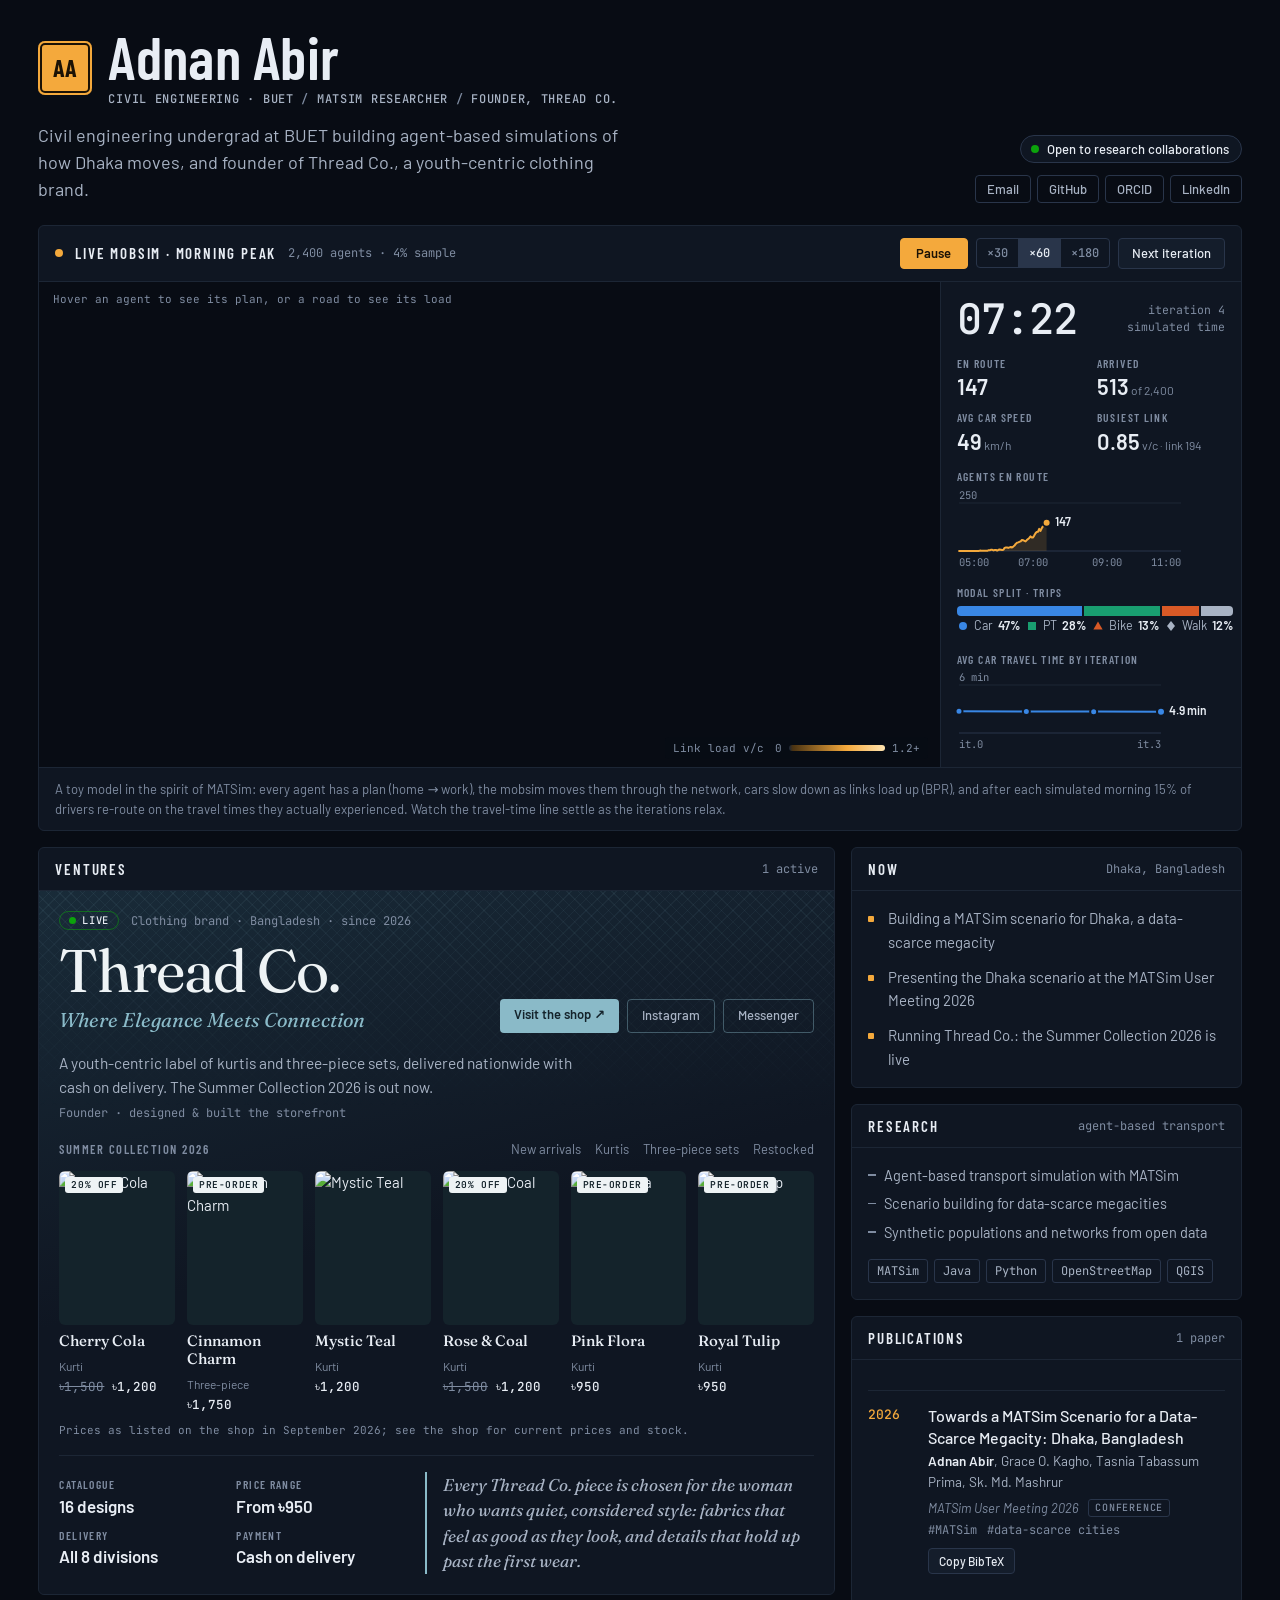
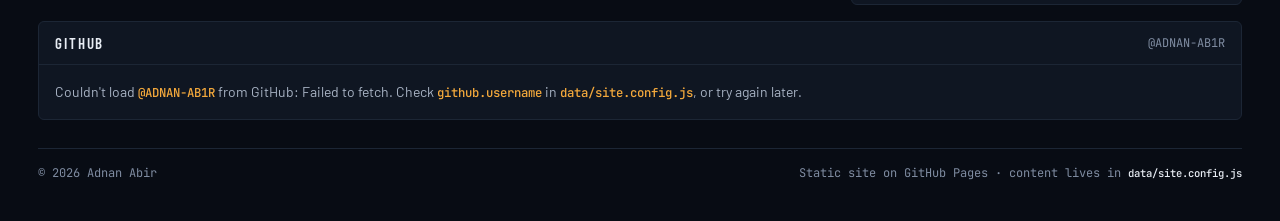
==== index.html @ d7278691 "Personal dashboard" ====
<!doctype html>
<html lang="en">
<head>
  <meta charset="utf-8">
  <meta name="viewport" content="width=device-width, initial-scale=1">
  <!-- Search engines and link previews read these before any script runs: update them with your name. -->
  <title>Adnan Abir · Research &amp; ventures</title>
  <meta name="description" content="Transport modeller, MATSim researcher and founder: live simulation, publications, ventures and code.">
  <meta name="theme-color" content="#080C14">
  <link rel="icon" href="data:image/svg+xml,%3Csvg xmlns='http://www.w3.org/2000/svg' viewBox='0 0 32 32'%3E%3Crect width='32' height='32' rx='6' fill='%23080C14'/%3E%3Cpath d='M6 23 15 11 26 19' stroke='%23F4A93C' stroke-width='3' fill='none' stroke-linecap='round' stroke-linejoin='round'/%3E%3Ccircle cx='15' cy='11' r='3.6' fill='%233987e5'/%3E%3C/svg%3E">
  <link rel="preconnect" href="https://fonts.googleapis.com">
  <link rel="preconnect" href="https://fonts.gstatic.com" crossorigin>
  <link rel="stylesheet" href="https://fonts.googleapis.com/css2?family=Barlow:ital,wght@0,400;0,500;0,600;1,400&family=Fraunces:ital,opsz,wght@0,9..144,400;0,9..144,500;1,9..144,400&family=Barlow+Condensed:wght@500;600;700&family=JetBrains+Mono:wght@400;500&display=swap">
  <link rel="stylesheet" href="assets/css/style.css">
  <script src="data/site.config.js" defer></script>
  <script src="assets/js/sim.js" defer></script>
  <script src="assets/js/app.js" defer></script>
</head>
<body>
  <a class="skip" href="#main">Skip to content</a>
  <div class="wrap">
    <p class="sample-banner" id="sample-banner" hidden>
      <b>Sample content.</b> Replace it in <code>data/site.config.js</code>, then set <code>sample: false</code> to hide this bar.
    </p>

    <header class="masthead">
      <div class="mast-main">
        <div class="id">
          <span class="shield" id="id-initials" aria-hidden="true">AA</span>
          <div>
            <h1 id="id-name">Adnan Abir</h1>
            <p class="roles" id="id-roles"></p>
          </div>
        </div>
        <p class="tagline" id="id-tagline"></p>
      </div>
      <div class="mast-side">
        <p class="status" id="id-status"><span class="status-dot" aria-hidden="true"></span><span id="id-status-label"></span></p>
        <nav aria-label="Profiles"><ul class="links" id="id-links"></ul></nav>
      </div>
    </header>

    <main id="main">
      <!-- Live simulation -->
      <section class="panel sim" id="sim" aria-labelledby="sim-title">
        <header class="panel-head">
          <div class="ph-left">
            <span class="live-dot" aria-hidden="true"></span>
            <h2 class="ph-title" id="sim-title">Live mobsim · morning peak</h2>
            <span class="ph-meta" id="sim-meta"></span>
          </div>
          <div class="sim-controls">
            <button type="button" class="btn btn-primary" id="sim-play">Pause</button>
            <div class="seg" role="group" aria-label="Playback speed">
              <button type="button" id="speed-30" data-speed="30" aria-pressed="false">×30</button>
              <button type="button" id="speed-60" data-speed="60" aria-pressed="true">×60</button>
              <button type="button" id="speed-180" data-speed="180" aria-pressed="false">×180</button>
            </div>
            <button type="button" class="btn" id="sim-next" title="Finish this morning, re-route 15% of drivers on the travel times they experienced, and start the next iteration">Next iteration</button>
          </div>
        </header>
        <div class="sim-body">
          <div class="sim-stage">
            <canvas id="sim-canvas" tabindex="0" aria-label="Animated agent-based traffic simulation of a morning peak. Press space to play or pause."></canvas>
            <p class="sim-hint" aria-hidden="true">Hover an agent to see its plan, or a road to see its load</p>
            <div class="load-legend" aria-hidden="true"><span>Link load v/c</span><span>0</span><i></i><span>1.2+</span></div>
            <div class="sim-tip" id="sim-tip" hidden></div>
          </div>
          <aside class="sim-rail" aria-label="Simulation telemetry">
            <div class="clock">
              <span class="clock-time" id="sim-clock">07:20</span>
              <span class="clock-sub"><span id="sim-iter">iteration 4</span><br>simulated time</span>
            </div>
            <dl class="tiles">
              <div><dt>En route</dt><dd id="st-enroute">–</dd></div>
              <div><dt>Arrived</dt><dd id="st-arrived">–</dd></div>
              <div><dt>Avg car speed</dt><dd id="st-speed">–</dd></div>
              <div><dt>Busiest link</dt><dd id="st-vc">–</dd></div>
            </dl>
            <figure class="mini">
              <figcaption>Agents en route</figcaption>
              <div class="chart" id="ch-enroute"></div>
            </figure>
            <figure class="mini">
              <figcaption>Modal split · trips</figcaption>
              <div id="modal-split"></div>
            </figure>
            <figure class="mini">
              <figcaption>Avg car travel time by iteration</figcaption>
              <div class="chart" id="ch-conv"></div>
            </figure>
          </aside>
        </div>
        <p class="sim-foot">
          A toy model in the spirit of MATSim: every agent has a plan (home → work), the mobsim moves them through the network,
          cars slow down as links load up (BPR), and after each simulated morning 15% of drivers re-route on the travel times they
          actually experienced. Watch the travel-time line settle as the iterations relax.
        </p>
      </section>

      <div class="grid">
        <section class="panel col-venture" aria-labelledby="ventures-title">
          <header class="panel-head">
            <h2 class="ph-title" id="ventures-title">Ventures</h2>
            <span class="ph-meta" id="ventures-meta"></span>
          </header>
          <div id="ventures"></div>
        </section>

        <div class="col-side">
        <section class="panel" aria-labelledby="now-title">
          <header class="panel-head">
            <h2 class="ph-title" id="now-title">Now</h2>
            <span class="ph-meta" id="now-loc"></span>
          </header>
          <div class="panel-body">
            <ul class="now-list" id="now-list"></ul>
          </div>
        </section>

        <section class="panel" aria-labelledby="research-title">
          <header class="panel-head">
            <h2 class="ph-title" id="research-title">Research</h2>
            <span class="ph-meta">agent-based transport</span>
          </header>
          <div class="panel-body research">
            <ul class="focus" id="focus"></ul>
            <ul class="stack" id="stack" aria-label="Tools"></ul>
            <div class="table-wrap">
              <table class="scen">
                <thead><tr><th scope="col">Scenario</th><th scope="col" class="num">Sample</th><th scope="col" class="num">Agents</th><th scope="col" class="num">Links</th><th scope="col" class="num">Iter.</th></tr></thead>
                <tbody id="scenarios"></tbody>
              </table>
            </div>
          </div>
        </section>

        <section class="panel col-pubs" aria-labelledby="pubs-title">
          <header class="panel-head">
            <h2 class="ph-title" id="pubs-title">Publications</h2>
            <span class="ph-meta" id="pub-count" aria-live="polite"></span>
          </header>
          <div class="panel-body">
            <div class="filters">
              <label class="search">
                <span class="visually-hidden">Search publications</span>
                <input type="search" id="pub-search" placeholder="Search title, author, venue, topic" autocomplete="off">
              </label>
              <div class="chips" id="pub-years" role="group" aria-label="Filter by year"></div>
            </div>
            <div class="chips chips-topics" id="pub-topics" role="group" aria-label="Filter by topic"></div>
            <ol class="pubs" id="pubs"></ol>
            <p class="visually-hidden" id="copy-status" aria-live="polite"></p>
          </div>
        </section>
        </div>

        <section class="panel col-gh" aria-labelledby="gh-title">
          <header class="panel-head">
            <h2 class="ph-title" id="gh-title">GitHub</h2>
            <span class="ph-meta" id="gh-meta"></span>
          </header>
          <div class="panel-body" id="gh-body">
            <p class="muted">Fetching from GitHub…</p>
          </div>
        </section>
      </div>
    </main>

    <footer class="foot" id="foot"></footer>
  </div>
</body>
</html>
---- assets/css/style.css ----
/* ─────────────────────────────────────────────────────────────
   Night-city control room. One committed dark theme:
   blue-black ground, sodium-streetlight amber as the single accent,
   highway-signage type (Barlow) with a mono for telemetry.
   ───────────────────────────────────────────────────────────── */
:root {
  color-scheme: dark;

  --ground: #080c14;
  --panel: #0f1622;
  --panel-2: #141d2b;
  --hair: #1c2635;
  --hair-2: #29354a;
  --ink: #e8edf4;
  --ink-2: #a8b3c4;
  --ink-3: #7f8ca1;
  --accent: #f4a93c;
  --accent-ink: #1b1205;
  --good: #0ca30c;
  --bar: #5e7291;

  /* simulation */
  --road: #1b2638;
  --road-ring: #2a3850;
  --load-0: #4a3312;
  --load-1: #f4a93c;
  --load-2: #ffe4b0;
  /* validated all-pairs on --ground: worst CVD ΔE 9.4, normal-vision ΔE 19.5.
     walk is a deliberate neutral; every mode also has its own marker shape. */
  --mode-car: #3987e5;
  --mode-pt: #199e70;
  --mode-bike: #d95926;
  --mode-walk: #a8b3c4;

  --f-display: "Barlow Condensed", "Arial Narrow", "Roboto Condensed", sans-serif;
  --f-body: "Barlow", system-ui, -apple-system, "Segoe UI", sans-serif;
  --f-mono: "JetBrains Mono", ui-monospace, "Cascadia Mono", Consolas, monospace;
  --r: 6px;
}

*, *::before, *::after { box-sizing: border-box; }

html { background: var(--ground); }
body {
  margin: 0;
  background: var(--ground);
  color: var(--ink);
  font: 400 15px/1.55 var(--f-body);
  padding-inline: clamp(16px, 3vw, 40px);
  padding-block: 0 40px;
  -webkit-font-smoothing: antialiased;
}
a { color: inherit; text-decoration-color: color-mix(in srgb, currentColor 40%, transparent); text-underline-offset: 3px; }
a:hover { color: var(--accent); }
:focus-visible { outline: 2px solid var(--accent); outline-offset: 2px; border-radius: 3px; }
h1, h2, h3 { margin: 0; text-wrap: balance; }
p { margin: 0; }
ul, ol { margin: 0; padding: 0; list-style: none; }
code { font: 500 0.88em var(--f-mono); color: var(--ink); }
.muted { color: var(--ink-3); }
[hidden] { display: none !important; }
.visually-hidden { position: absolute !important; width: 1px; height: 1px; overflow: hidden; clip: rect(0 0 0 0); white-space: nowrap; }
.skip { position: absolute; left: -9999px; }
.skip:focus { left: 16px; top: 12px; z-index: 10; background: var(--accent); color: var(--accent-ink); padding: 6px 12px; border-radius: 4px; }

.wrap { max-width: 1320px; margin-inline: auto; }

/* ── Sample banner ─────────────────────────────────────────── */
.sample-banner {
  margin-top: 16px;
  padding: 8px 14px;
  border: 1px solid color-mix(in srgb, var(--accent) 45%, transparent);
  border-radius: var(--r);
  background: color-mix(in srgb, var(--accent) 7%, var(--ground));
  color: var(--ink-2);
  font-size: 13.5px;
}
.sample-banner b { color: var(--accent); font-weight: 600; }

/* ── Masthead ──────────────────────────────────────────────── */
.masthead {
  display: grid;
  grid-template-columns: minmax(0, 1fr) auto;
  align-items: end;
  gap: 20px 40px;
  padding-block: 28px 22px;
}
.mast-main { display: grid; gap: 14px; }
.id { display: flex; align-items: center; gap: 16px; }
.shield {
  flex: none;
  display: grid;
  place-items: center;
  width: 54px;
  height: 54px;
  border-radius: 7px;
  background: var(--accent);
  color: var(--accent-ink);
  font: 700 24px/1 var(--f-display);
  letter-spacing: 0.02em;
  box-shadow: inset 0 0 0 2px var(--accent), inset 0 0 0 4px var(--accent-ink);
}
h1 {
  font: 600 clamp(36px, 5.2vw, 60px)/0.95 var(--f-display);
  letter-spacing: 0.005em;
}
.roles {
  margin-top: 6px;
  font: 500 12px/1.4 var(--f-mono);
  letter-spacing: 0.06em;
  text-transform: uppercase;
  color: var(--ink-2);
}
.roles span { color: var(--ink-3); }
.tagline { max-width: 58ch; font-size: 18px; line-height: 1.5; color: var(--ink-2); }

.mast-side { display: grid; justify-items: end; gap: 12px; }
.status {
  display: inline-flex;
  align-items: center;
  gap: 8px;
  font: 500 13px var(--f-body);
  color: var(--ink);
  padding: 5px 12px 5px 10px;
  border: 1px solid var(--hair-2);
  border-radius: 999px;
  background: var(--panel);
}
.status-dot { width: 8px; height: 8px; border-radius: 50%; background: var(--good); }
.status[data-state="busy"] .status-dot { background: var(--accent); }
.status[data-state="away"] .status-dot { background: transparent; box-shadow: inset 0 0 0 1.5px var(--ink-3); }
.links { display: flex; flex-wrap: wrap; justify-content: flex-end; gap: 6px; }
.links a {
  display: inline-block;
  padding: 5px 11px;
  border: 1px solid var(--hair-2);
  border-radius: 4px;
  font: 500 13px var(--f-body);
  text-decoration: none;
  color: var(--ink-2);
}
.links a:hover { color: var(--ink); border-color: var(--ink-3); }

/* ── Panels ────────────────────────────────────────────────── */
.panel {
  background: var(--panel);
  border: 1px solid var(--hair);
  border-radius: var(--r);
  min-width: 0;
}
.panel-head {
  display: flex;
  align-items: center;
  justify-content: space-between;
  flex-wrap: wrap;
  gap: 10px 16px;
  padding: 12px 16px;
  border-bottom: 1px solid var(--hair);
}
.ph-left { display: flex; align-items: center; flex-wrap: wrap; gap: 6px 12px; }
.ph-title {
  font: 600 15px/1.2 var(--f-display);
  letter-spacing: 0.12em;
  text-transform: uppercase;
}
.ph-meta { font: 400 12px var(--f-mono); color: var(--ink-3); }
.panel-body { padding: 16px; }
.sub {
  font: 600 12.5px/1 var(--f-display);
  letter-spacing: 0.12em;
  text-transform: uppercase;
  color: var(--ink-3);
  margin-bottom: 10px;
}

/* ── Buttons ───────────────────────────────────────────────── */
.btn {
  font: 500 13px/1 var(--f-body);
  color: var(--ink);
  background: var(--panel-2);
  border: 1px solid var(--hair-2);
  border-radius: 4px;
  padding: 8px 13px;
  cursor: pointer;
}
.btn:hover { border-color: var(--ink-3); }
.btn-primary { background: var(--accent); border-color: var(--accent); color: var(--accent-ink); font-weight: 600; min-width: 68px; }
.btn-primary:hover { background: #ffbb57; border-color: #ffbb57; }
.seg { display: inline-flex; border: 1px solid var(--hair-2); border-radius: 4px; overflow: hidden; }
.seg button {
  font: 500 12px/1 var(--f-mono);
  color: var(--ink-3);
  background: transparent;
  border: 0;
  padding: 8px 10px;
  cursor: pointer;
}
.seg button + button { border-left: 1px solid var(--hair-2); }
.seg button:hover { color: var(--ink); }
.seg button[aria-pressed="true"] { background: var(--hair-2); color: var(--ink); }

/* ── Simulation ────────────────────────────────────────────── */
.live-dot {
  width: 8px;
  height: 8px;
  border-radius: 50%;
  background: var(--accent);
  box-shadow: 0 0 0 0 color-mix(in srgb, var(--accent) 60%, transparent);
  animation: pulse 2.2s ease-out infinite;
}
.sim.is-paused .live-dot { background: var(--ink-3); animation: none; }
@keyframes pulse { 70% { box-shadow: 0 0 0 7px transparent; } 100% { box-shadow: 0 0 0 0 transparent; } }
.sim-controls { display: flex; flex-wrap: wrap; align-items: center; gap: 8px; }

.sim-body { display: grid; grid-template-columns: minmax(0, 1fr) 300px; }
.sim-stage {
  position: relative;
  min-height: 470px;
  background: var(--ground);
  border-right: 1px solid var(--hair);
  overflow: hidden;
}
#sim-canvas { position: absolute; inset: 0; width: 100%; height: 100%; display: block; cursor: crosshair; }
.sim-hint {
  position: absolute;
  top: 10px;
  left: 14px;
  font: 400 11px var(--f-mono);
  color: var(--ink-3);
  pointer-events: none;
}
.load-legend {
  position: absolute;
  right: 12px;
  bottom: 8px;
  display: flex;
  align-items: center;
  gap: 7px;
  padding: 4px 8px;
  border-radius: 4px;
  background: color-mix(in srgb, var(--ground) 85%, transparent);
  font: 400 11px var(--f-mono);
  color: var(--ink-3);
  pointer-events: none;
}
.load-legend span:first-child { margin-right: 4px; }
.load-legend i {
  display: block;
  width: 96px;
  height: 6px;
  border-radius: 3px;
  background: linear-gradient(90deg, var(--road), var(--load-0) 4%, var(--load-1) 60%, var(--load-2));
}
.sim-tip {
  position: absolute;
  z-index: 2;
  min-width: 210px;
  max-width: 290px;
  padding: 9px 11px;
  border: 1px solid var(--hair-2);
  border-radius: var(--r);
  background: color-mix(in srgb, var(--panel) 96%, transparent);
  font: 400 12.5px/1.5 var(--f-body);
  color: var(--ink-2);
  pointer-events: none;
  box-shadow: 0 8px 24px rgb(0 0 0 / 0.4);
}
.tip-h { display: flex; align-items: center; gap: 7px; margin-bottom: 3px; color: var(--ink); }
.tip-h span { margin-left: auto; font: 400 11px var(--f-mono); color: var(--ink-3); }
.tip-m { font: 400 11px var(--f-mono); color: var(--ink-3); margin-top: 2px; }

.sim-rail { display: flex; flex-direction: column; gap: 18px; padding: 16px; min-width: 0; }
.clock { display: flex; align-items: center; justify-content: space-between; gap: 12px; }
.clock-time { font: 500 42px/1 var(--f-mono); font-variant-numeric: tabular-nums; letter-spacing: -0.02em; }
.clock-sub { font: 400 11.5px/1.45 var(--f-mono); color: var(--ink-3); text-align: right; }

.tiles { display: grid; grid-template-columns: 1fr 1fr; gap: 14px 12px; margin: 0; }
.tiles dt, .mini figcaption {
  font: 600 11.5px/1 var(--f-display);
  letter-spacing: 0.12em;
  text-transform: uppercase;
  color: var(--ink-3);
}
.tiles dd { margin: 5px 0 0; font: 600 22px/1.1 var(--f-body); }
.tiles small { font: 400 12px var(--f-body); color: var(--ink-3); }
.mini { margin: 0; display: grid; gap: 8px; }

.chart { position: relative; }
.chart svg { display: block; overflow: visible; }
.c-grid { stroke: var(--hair); stroke-width: 1; }
.c-axis { stroke: var(--hair-2); stroke-width: 1; }
.c-cross { stroke: var(--ink-3); stroke-width: 1; }
.c-tick { font: 400 10.5px var(--f-mono); fill: var(--ink-3); }
.c-end { font: 600 12px var(--f-body); fill: var(--ink); }
.chart-tip {
  position: absolute;
  padding: 3px 8px;
  border: 1px solid var(--hair-2);
  border-radius: 4px;
  background: var(--panel-2);
  font: 400 12px var(--f-body);
  color: var(--ink-2);
  white-space: nowrap;
  pointer-events: none;
}
.chart-tip b { color: var(--ink); font-weight: 600; }

.split-bar { display: flex; gap: 2px; height: 10px; }
.split-bar span:first-child { border-radius: 4px 0 0 4px; }
.split-bar span:last-child { border-radius: 0 4px 4px 0; }
.legend { display: grid; grid-template-columns: repeat(4, auto); justify-content: space-between; gap: 6px; font-size: 12.5px; color: var(--ink-2); }
.legend li { display: inline-flex; align-items: center; gap: 5px; }
.legend b { color: var(--ink); font-weight: 600; }
.glyph { flex: none; }

.sim-foot {
  padding: 11px 16px;
  border-top: 1px solid var(--hair);
  font-size: 13px;
  color: var(--ink-3);
  max-width: none;
}

/* ── Content grid ──────────────────────────────────────────── */
.grid {
  display: grid;
  grid-template-columns: repeat(12, minmax(0, 1fr));
  gap: 16px;
  margin-top: 16px;
  align-items: start;
}
.col-venture { grid-column: span 8; }
.col-side { grid-column: span 4; display: grid; gap: 16px; align-content: start; min-width: 0; }
.col-gh { grid-column: span 12; }
/* publications live in the narrow side column: stack the actions under the text */
.col-side .pub { grid-template-columns: 44px minmax(0, 1fr); }
.col-side .pub-actions { grid-column: 2; flex-direction: row; align-items: center; margin-top: 6px; }

/* Now */
.now-list { display: grid; gap: 12px; }
.now-list li { display: grid; grid-template-columns: 10px 1fr; gap: 10px; align-items: baseline; color: var(--ink-2); }
.now-list li::before { content: ""; width: 6px; height: 6px; border-radius: 1px; background: var(--accent); transform: translateY(-2px); }

/* Ventures */
.ventures { display: grid; }
.ventures li { display: grid; gap: 4px; padding-block: 12px; border-top: 1px solid var(--hair); }
.ventures li:first-child { padding-top: 0; border-top: 0; }
.ventures li:last-child { padding-bottom: 0; }
.v-top { display: flex; align-items: center; justify-content: space-between; gap: 10px; }
.v-name { font: 600 21px/1.1 var(--f-display); letter-spacing: 0.01em; text-decoration: none; }
a.v-name::after { content: " ↗"; font-size: 0.7em; color: var(--ink-3); }
.v-role { font: 400 12px var(--f-mono); color: var(--ink-3); }
.v-blurb { font-size: 14px; color: var(--ink-2); }
.chip {
  flex: none;
  display: inline-flex;
  align-items: center;
  gap: 6px;
  padding: 3px 9px;
  border: 1px solid var(--hair-2);
  border-radius: 999px;
  font: 500 10.5px/1 var(--f-mono);
  letter-spacing: 0.06em;
  text-transform: uppercase;
  color: var(--ink-2);
}
.chip i { width: 7px; height: 7px; border-radius: 50%; }
.chip[data-status="live"] { border-color: color-mix(in srgb, var(--good) 55%, transparent); color: var(--ink); }
.chip[data-status="live"] i { background: var(--good); }
.chip[data-status="building"] { border-color: color-mix(in srgb, var(--accent) 55%, transparent); color: var(--ink); }
.chip[data-status="building"] i { box-shadow: inset 0 0 0 2px var(--accent); }
.chip[data-status="exited"] i { background: var(--ink-3); border-radius: 1px; }
.chip[data-status="paused"] i { box-shadow: inset 0 0 0 1.5px var(--ink-3); }

/* Research */
.research { display: grid; gap: 16px; }
.focus { display: grid; gap: 6px; color: var(--ink-2); font-size: 14.5px; }
.focus li { padding-left: 16px; position: relative; }
.focus li::before { content: ""; position: absolute; left: 0; top: 0.72em; width: 8px; height: 1.5px; background: var(--ink-3); }
.stack { display: flex; flex-wrap: wrap; gap: 6px; }
.stack li { padding: 3px 8px; border: 1px solid var(--hair-2); border-radius: 3px; font: 400 12px var(--f-mono); color: var(--ink-2); }
.table-wrap { overflow-x: auto; }
.scen { width: 100%; border-collapse: collapse; font-size: 13px; }
.scen th {
  font: 600 11px/1 var(--f-display);
  letter-spacing: 0.1em;
  text-transform: uppercase;
  color: var(--ink-3);
  text-align: left;
  padding: 0 0 8px;
  border-bottom: 1px solid var(--hair-2);
  white-space: nowrap;
}
.scen td { padding: 8px 0; border-bottom: 1px solid var(--hair); color: var(--ink-2); vertical-align: top; }
.scen td:first-child { color: var(--ink); padding-right: 10px; }
.scen .num { text-align: right; padding-left: 10px; font: 400 12px var(--f-mono); font-variant-numeric: tabular-nums; white-space: nowrap; }
.scen th.num { font: 600 11px/1 var(--f-display); }

/* Publications */
.filters { display: flex; flex-wrap: wrap; align-items: center; gap: 10px 14px; }
.search { flex: 1 1 240px; }
.search input {
  width: 100%;
  font: 400 14px var(--f-body);
  color: var(--ink);
  background: var(--ground);
  border: 1px solid var(--hair-2);
  border-radius: 4px;
  padding: 8px 12px;
}
.search input::placeholder { color: var(--ink-3); }
.search input:focus { outline: none; border-color: var(--accent); }
.chips { display: flex; flex-wrap: wrap; gap: 6px; }
.chips-topics { margin-top: 10px; }
.chips button {
  font: 500 12px/1 var(--f-body);
  color: var(--ink-2);
  background: transparent;
  border: 1px solid var(--hair-2);
  border-radius: 999px;
  padding: 6px 11px;
  cursor: pointer;
}
.chips button:hover { color: var(--ink); border-color: var(--ink-3); }
.chips button[aria-pressed="true"] { background: var(--ink); border-color: var(--ink); color: var(--ground); }
.chips button small { font: 400 11px var(--f-mono); opacity: 0.7; margin-left: 4px; }

.pubs { margin-top: 14px; }
.pub {
  display: grid;
  grid-template-columns: 52px minmax(0, 1fr) auto;
  gap: 4px 16px;
  padding-block: 14px;
  border-top: 1px solid var(--hair);
}
.pub-year { font: 500 13px/1.5 var(--f-mono); color: var(--ink-3); font-variant-numeric: tabular-nums; }
.pub.first-of-year .pub-year { color: var(--accent); }
.pub-title { font: 500 16px/1.35 var(--f-body); color: var(--ink); }
.pub-title a { text-decoration: none; }
.pub-title a:hover { text-decoration: underline; }
.pub-authors { font-size: 13.5px; color: var(--ink-2); margin-top: 3px; }
.pub-authors .me { color: var(--ink); font-weight: 600; }
.pub-venue { display: flex; flex-wrap: wrap; align-items: center; gap: 4px 10px; margin-top: 5px; font-size: 13px; color: var(--ink-3); }
.pub-venue em { font-style: italic; }
.type-badge { font: 500 10px/1 var(--f-mono); letter-spacing: 0.08em; text-transform: uppercase; padding: 3px 6px; border: 1px solid var(--hair-2); border-radius: 3px; }
.topic-link { font: 400 12px var(--f-mono); color: var(--ink-3); background: none; border: 0; padding: 0; cursor: pointer; }
.topic-link:hover { color: var(--accent); }
.pub-actions { display: flex; flex-direction: column; align-items: flex-end; gap: 6px; }
.pub-actions .btn { padding: 6px 10px; font-size: 12px; white-space: nowrap; }
.pub-actions .btn[data-copied] { border-color: var(--good); color: var(--ink); }
.pub-empty { padding: 20px 0; color: var(--ink-3); border-top: 1px solid var(--hair); }
.pub-empty button { font: inherit; color: var(--accent); background: none; border: 0; padding: 0; cursor: pointer; text-decoration: underline; }

/* GitHub */
.gh { display: grid; gap: 18px; }
.gh-left, .gh-right { display: grid; gap: 18px; align-content: start; min-width: 0; }
@media (min-width: 901px) {
  .gh { grid-template-columns: minmax(0, 1fr) minmax(0, 2fr); gap: 18px 36px; }
  .gh-right .repos { grid-template-columns: 1fr 1fr; column-gap: 28px; }
  .gh-right .repos li:nth-child(2) { border-top: 0; padding-top: 0; }
}
.gh-profile { display: flex; align-items: center; gap: 12px; }
.gh-profile img { width: 40px; height: 40px; border-radius: 6px; background: var(--panel-2); }
.gh-profile a { font: 600 17px/1.2 var(--f-body); text-decoration: none; }
.gh-profile span { display: block; font: 400 12px var(--f-mono); color: var(--ink-3); }
.gh-stats { display: grid; grid-template-columns: repeat(3, 1fr); gap: 12px; margin: 0; }
.gh-stats dt { font: 600 11.5px/1 var(--f-display); letter-spacing: 0.12em; text-transform: uppercase; color: var(--ink-3); }
.gh-stats dd { margin: 5px 0 0; font: 600 24px/1.1 var(--f-body); }
.bars { display: grid; gap: 7px; }
.bars li { display: grid; grid-template-columns: 92px minmax(0, 1fr) 30px; align-items: center; gap: 10px; font-size: 13px; }
.bars .lb { color: var(--ink-2); overflow: hidden; text-overflow: ellipsis; white-space: nowrap; }
.bars .tr { height: 8px; }
.bars .tr i { display: block; height: 100%; min-width: 3px; background: var(--bar); border-radius: 0 3px 3px 0; }
.bars li:hover .tr i { background: var(--ink-2); }
.bars .ct { text-align: right; font: 400 12px var(--f-mono); color: var(--ink); font-variant-numeric: tabular-nums; }
.repos { display: grid; }
.repos li { padding-block: 10px; border-top: 1px solid var(--hair); }
.repos li:first-child { border-top: 0; padding-top: 0; }
.repos a { font: 500 13.5px var(--f-mono); text-decoration: none; color: var(--ink); overflow-wrap: anywhere; }
.repos a:hover { color: var(--accent); }
.repos p { font-size: 13px; color: var(--ink-2); margin-top: 3px; display: -webkit-box; -webkit-line-clamp: 2; -webkit-box-orient: vertical; overflow: hidden; }
.repo-meta { display: flex; flex-wrap: wrap; gap: 4px 12px; margin-top: 5px; font: 400 11.5px var(--f-mono); color: var(--ink-3); }
.gh-note { font: 400 11.5px var(--f-mono); color: var(--ink-3); }
.gh-error { color: var(--ink-2); font-size: 14px; }
.gh-error code { color: var(--accent); }

/* ── Venture spotlight (Thread Co.) ────────────────────────────
   Wears the brand's own colours and Fraunces serif, set inside
   the dashboard's dark frame. Colours come from config `theme`. */
.tc {
  --tc-deep: #14232b;
  --tc-mid: #3c7689;
  --tc-accent: #8abac8;
  --tc-ice: #eef3f5;
  --f-serif: "Fraunces", Georgia, "Times New Roman", serif;
  position: relative;
  display: grid;
  gap: 18px;
  padding: 20px;
  overflow: hidden;
  border-radius: 0 0 var(--r) var(--r);
  background: linear-gradient(165deg, color-mix(in srgb, var(--tc-mid) 22%, var(--panel)) 0%, var(--panel) 48%);
}
/* a faint woven texture across the top, like a close-up of cloth */
.tc::before {
  content: "";
  position: absolute;
  inset: 0 0 auto 0;
  height: 220px;
  background:
    repeating-linear-gradient(45deg, color-mix(in srgb, var(--tc-accent) 7%, transparent) 0 1px, transparent 1px 8px),
    repeating-linear-gradient(135deg, color-mix(in srgb, var(--tc-accent) 7%, transparent) 0 1px, transparent 1px 8px);
  -webkit-mask-image: linear-gradient(to bottom, #000, transparent);
  mask-image: linear-gradient(to bottom, #000, transparent);
  pointer-events: none;
}
.tc > * { position: relative; }
.tc + .ventures { border-top: 1px solid var(--hair); }

.tc-head { display: flex; flex-wrap: wrap; align-items: flex-end; justify-content: space-between; gap: 16px 24px; }
.tc-kicker { display: flex; flex-wrap: wrap; align-items: center; gap: 8px 12px; font: 400 12px var(--f-mono); color: var(--ink-3); }
.tc-name {
  margin-top: 12px;
  font: 400 clamp(40px, 5vw, 60px)/0.95 var(--f-serif);
  font-optical-sizing: auto;
  letter-spacing: -0.015em;
  color: var(--tc-ice);
}
.tc-name a { text-decoration: none; }
.tc-name a:hover { color: var(--tc-accent); }
.tc-tagline { margin-top: 8px; font: italic 400 20px/1.3 var(--f-serif); color: var(--tc-accent); }
.tc-actions { display: flex; flex-wrap: wrap; gap: 8px; }
.tc-shop, .tc-link { display: inline-block; padding: 8px 14px; border-radius: 4px; font: 500 13px/1.2 var(--f-body); text-decoration: none; }
.tc-shop { background: var(--tc-accent); color: var(--tc-deep); font-weight: 600; }
.tc-shop:hover { background: var(--tc-ice); color: var(--tc-deep); }
.tc-link { border: 1px solid color-mix(in srgb, var(--tc-accent) 40%, transparent); color: var(--ink-2); }
.tc-link:hover { color: var(--tc-ice); border-color: var(--tc-accent); }

.tc-intro { display: flex; flex-wrap: wrap; align-items: baseline; justify-content: space-between; gap: 6px 24px; }
.tc-blurb { max-width: 60ch; font-size: 15.5px; color: var(--ink-2); }
.tc-role { font: 400 12px var(--f-mono); color: var(--ink-3); }

.tc-shelf-head { display: flex; flex-wrap: wrap; align-items: baseline; justify-content: space-between; gap: 6px 16px; margin-bottom: 12px; }
.tc-shelf-head .sub { margin: 0; }
.tc-cats { display: flex; flex-wrap: wrap; gap: 4px 14px; font-size: 13px; }
.tc-cats a { color: var(--ink-3); text-decoration: none; }
.tc-cats a:hover { color: var(--tc-accent); }
.tc-grid { display: grid; grid-template-columns: repeat(6, minmax(0, 1fr)); gap: 12px; }
.tc-item a { display: grid; gap: 7px; text-decoration: none; color: inherit; }
.tc-img {
  position: relative;
  display: block;
  aspect-ratio: 3 / 4;
  max-width: 100%;
  border-radius: 6px;
  overflow: hidden;
  background: var(--tc-deep);
}
.tc-img img { display: block; width: 100%; height: 100%; object-fit: cover; transition: transform 0.5s ease; }
.tc-item a:hover .tc-img img { transform: scale(1.045); }
.tc-item a:focus-visible { outline-offset: 4px; }
.tc-badge {
  position: absolute;
  top: 6px;
  left: 6px;
  z-index: 1;
  padding: 3px 6px;
  border-radius: 3px;
  background: var(--tc-ice);
  color: var(--tc-deep);
  font: 600 9.5px/1 var(--f-mono);
  letter-spacing: 0.06em;
  text-transform: uppercase;
}
.tc-pname { font: 500 15px/1.2 var(--f-serif); color: var(--ink); }
.tc-item a:hover .tc-pname { color: var(--tc-accent); }
.tc-meta { display: flex; flex-direction: column; gap: 2px; font-size: 12px; color: var(--ink-3); }
.tc-price { font: 500 12.5px var(--f-mono); color: var(--ink); white-space: nowrap; }
.tc-price s { font-weight: 400; color: var(--ink-3); }
.tc-note { margin-top: 10px; font: 400 11px var(--f-mono); color: var(--ink-3); }

.tc-foot {
  display: grid;
  grid-template-columns: minmax(0, 1fr) minmax(0, 1.15fr);
  align-items: center;
  gap: 18px 28px;
  padding-top: 16px;
  border-top: 1px solid var(--hair);
}
.tc-facts { display: grid; grid-template-columns: 1fr 1fr; gap: 14px 16px; margin: 0; }
.tc-facts dt { font: 600 11.5px/1 var(--f-display); letter-spacing: 0.12em; text-transform: uppercase; color: var(--ink-3); }
.tc-facts dd { margin: 5px 0 0; font: 600 17px/1.2 var(--f-body); color: var(--ink); }
.tc-quote {
  margin: 0;
  padding-left: 16px;
  border-left: 2px solid var(--tc-accent);
  font: italic 400 17px/1.5 var(--f-serif);
  color: var(--ink-2);
}

/* ── Footer ────────────────────────────────────────────────── */
.foot {
  display: flex;
  flex-wrap: wrap;
  justify-content: space-between;
  gap: 8px 24px;
  margin-top: 28px;
  padding-top: 16px;
  border-top: 1px solid var(--hair);
  font: 400 12px var(--f-mono);
  color: var(--ink-3);
}

/* ── Responsive ────────────────────────────────────────────── */
@media (max-width: 1100px) {
  .col-venture, .col-gh { grid-column: span 12; }
  .col-side { grid-column: span 12; grid-template-columns: 1fr 1fr; }
  .col-side > .col-pubs { grid-column: 1 / -1; }
  .tc-grid { grid-template-columns: repeat(3, minmax(0, 1fr)); }
}
@media (max-width: 900px) {
  .sim-body { grid-template-columns: 1fr; }
  .sim-stage { min-height: 0; aspect-ratio: 16 / 10; border-right: 0; border-bottom: 1px solid var(--hair); }
  .masthead { grid-template-columns: 1fr; align-items: start; }
  .mast-side { justify-items: start; }
  .links { justify-content: flex-start; }
}
@media (max-width: 720px) {
  .col-side { grid-template-columns: 1fr; }
  .sim-stage { aspect-ratio: 4 / 3; }
  .tc { padding: 16px; }
  .tc-grid {
    grid-template-columns: none;
    grid-auto-flow: column;
    grid-auto-columns: 44%;
    overflow-x: auto;
    scroll-snap-type: x mandatory;
    padding-bottom: 6px;
  }
  .tc-item { scroll-snap-align: start; }
  .tc-foot { grid-template-columns: 1fr; }
  .sim-hint { display: none; }
  .pub { grid-template-columns: minmax(0, 1fr); }
  .pub-actions { flex-direction: row; align-items: center; }
  .pub-year:empty { display: none; }
  .col-side .pub { grid-template-columns: minmax(0, 1fr); }
  .col-side .pub-actions { grid-column: auto; }
  .tagline { font-size: 16.5px; }
}
@media (prefers-reduced-motion: reduce) {
  .live-dot { animation: none; }
  .tc-img img { transition: none; }
}
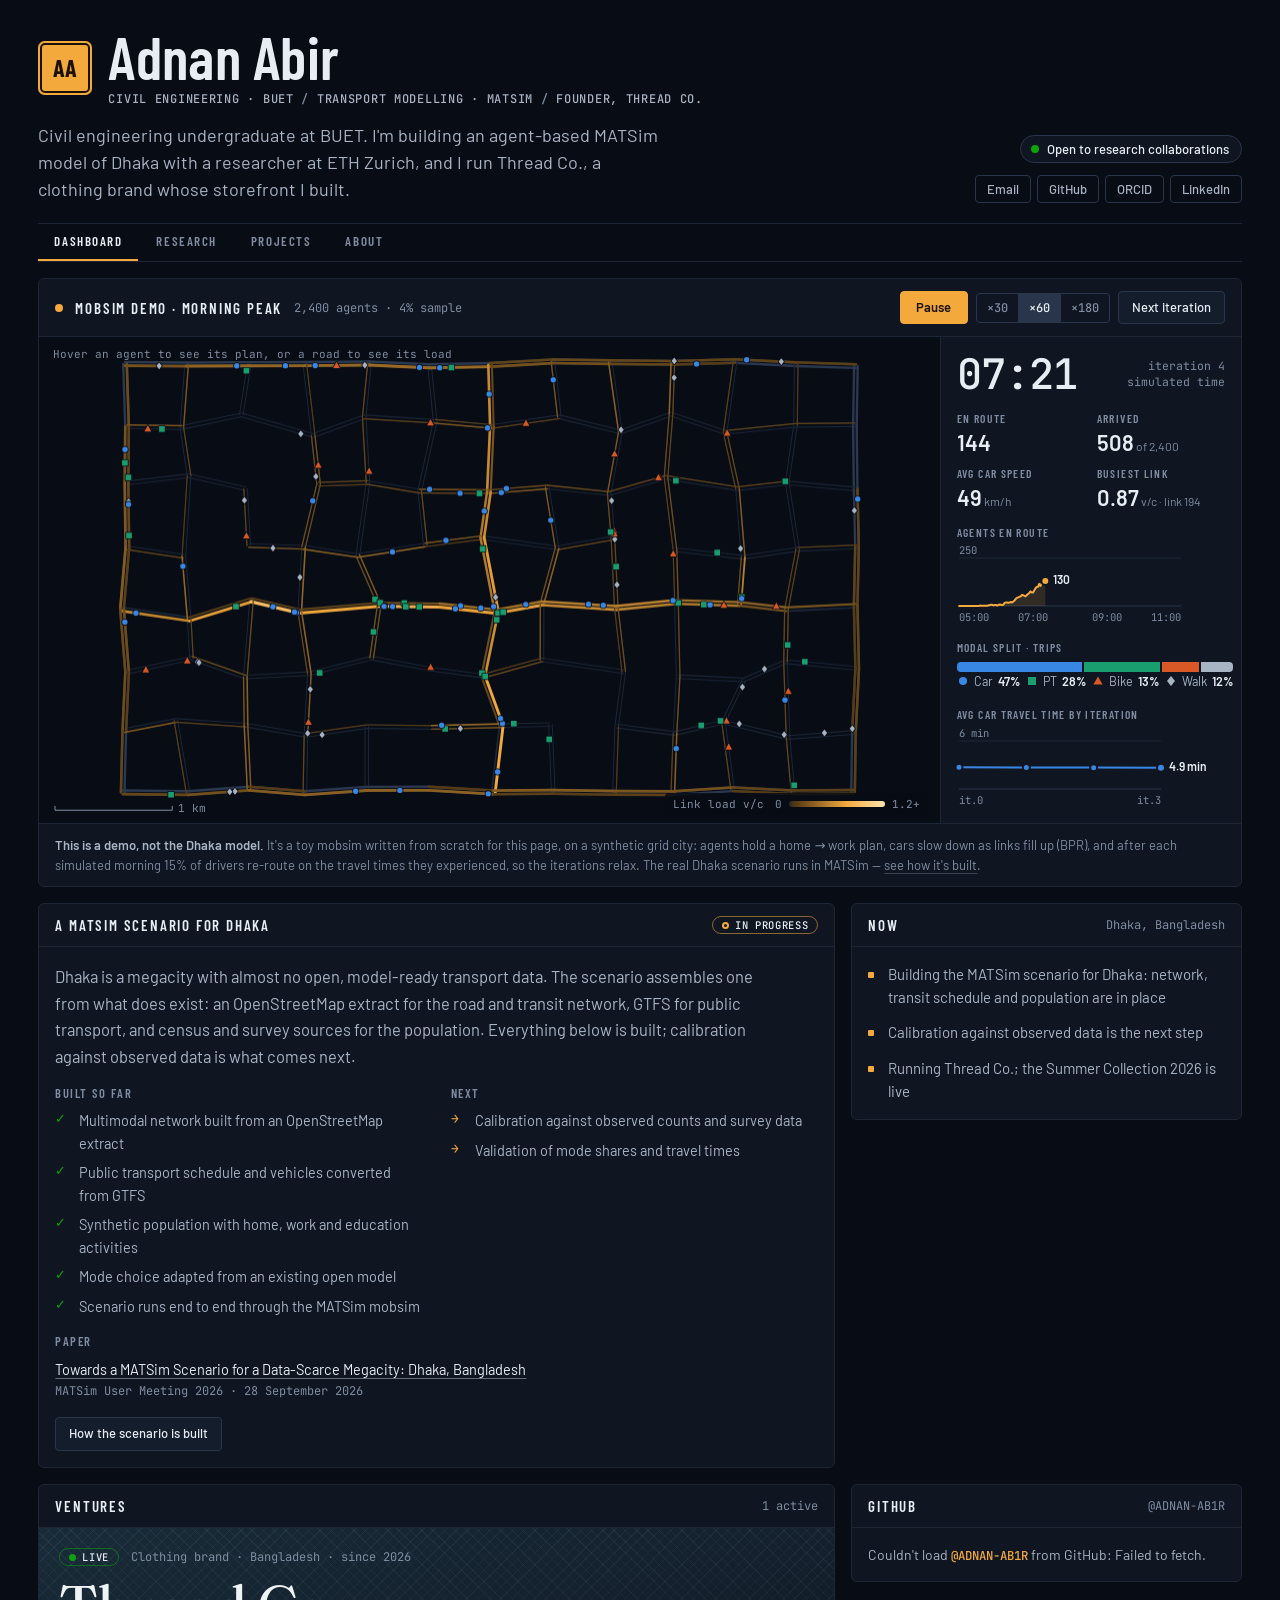
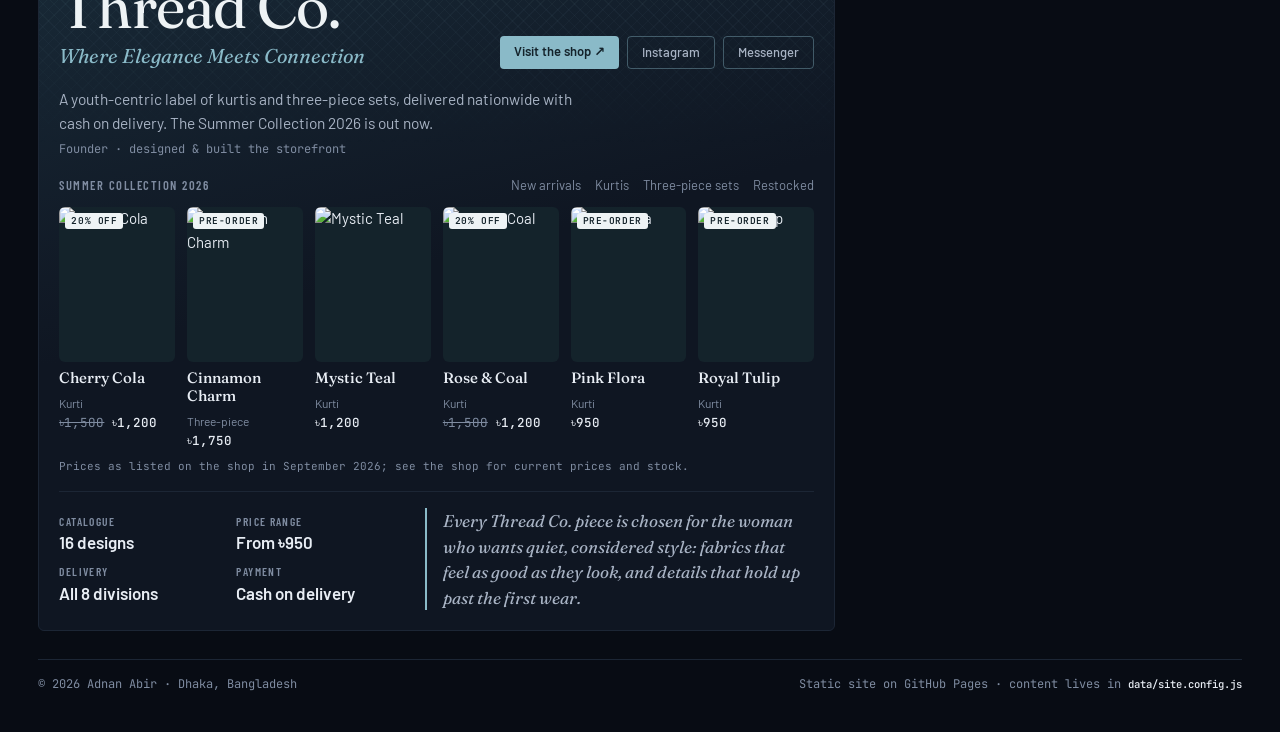
==== commit 220dc2bb: "Rebuild as a four-page site with verifiable content Replace the single-page dashboard with Dashboard" ====
--- a/index.html
+++ b/index.html
@@ -3,9 +3,8 @@
 <head>
   <meta charset="utf-8">
   <meta name="viewport" content="width=device-width, initial-scale=1">
-  <!-- Search engines and link previews read these before any script runs: update them with your name. -->
   <title>Adnan Abir · Research &amp; ventures</title>
-  <meta name="description" content="Transport modeller, MATSim researcher and founder: live simulation, publications, ventures and code.">
+  <meta name="description" content="Adnan Abir — civil engineering undergraduate at BUET building a MATSim model of Dhaka, and founder of Thread Co.">
   <meta name="theme-color" content="#080C14">
   <link rel="icon" href="data:image/svg+xml,%3Csvg xmlns='http://www.w3.org/2000/svg' viewBox='0 0 32 32'%3E%3Crect width='32' height='32' rx='6' fill='%23080C14'/%3E%3Cpath d='M6 23 15 11 26 19' stroke='%23F4A93C' stroke-width='3' fill='none' stroke-linecap='round' stroke-linejoin='round'/%3E%3Ccircle cx='15' cy='11' r='3.6' fill='%233987e5'/%3E%3C/svg%3E">
   <link rel="preconnect" href="https://fonts.googleapis.com">
@@ -16,37 +15,19 @@
   <script src="assets/js/sim.js" defer></script>
   <script src="assets/js/app.js" defer></script>
 </head>
-<body>
+<body data-page="home">
   <a class="skip" href="#main">Skip to content</a>
   <div class="wrap">
-    <p class="sample-banner" id="sample-banner" hidden>
-      <b>Sample content.</b> Replace it in <code>data/site.config.js</code>, then set <code>sample: false</code> to hide this bar.
-    </p>
-
-    <header class="masthead">
-      <div class="mast-main">
-        <div class="id">
-          <span class="shield" id="id-initials" aria-hidden="true">AA</span>
-          <div>
-            <h1 id="id-name">Adnan Abir</h1>
-            <p class="roles" id="id-roles"></p>
-          </div>
-        </div>
-        <p class="tagline" id="id-tagline"></p>
-      </div>
-      <div class="mast-side">
-        <p class="status" id="id-status"><span class="status-dot" aria-hidden="true"></span><span id="id-status-label"></span></p>
-        <nav aria-label="Profiles"><ul class="links" id="id-links"></ul></nav>
-      </div>
-    </header>
+    <header class="masthead" id="masthead"></header>
+    <nav class="nav" id="nav" aria-label="Pages"></nav>
 
     <main id="main">
-      <!-- Live simulation -->
+      <!-- Live simulation: a demo, clearly labelled as not the Dhaka model -->
       <section class="panel sim" id="sim" aria-labelledby="sim-title">
         <header class="panel-head">
           <div class="ph-left">
             <span class="live-dot" aria-hidden="true"></span>
-            <h2 class="ph-title" id="sim-title">Live mobsim · morning peak</h2>
+            <h2 class="ph-title" id="sim-title">Mobsim demo · morning peak</h2>
             <span class="ph-meta" id="sim-meta"></span>
           </div>
           <div class="sim-controls">
@@ -61,7 +42,7 @@
         </header>
         <div class="sim-body">
           <div class="sim-stage">
-            <canvas id="sim-canvas" tabindex="0" aria-label="Animated agent-based traffic simulation of a morning peak. Press space to play or pause."></canvas>
+            <canvas id="sim-canvas" tabindex="0" aria-label="Animated agent-based traffic simulation of a morning peak on a synthetic network. Press space to play or pause."></canvas>
             <p class="sim-hint" aria-hidden="true">Hover an agent to see its plan, or a road to see its load</p>
             <div class="load-legend" aria-hidden="true"><span>Link load v/c</span><span>0</span><i></i><span>1.2+</span></div>
             <div class="sim-tip" id="sim-tip" hidden></div>
@@ -92,23 +73,40 @@
           </aside>
         </div>
         <p class="sim-foot">
-          A toy model in the spirit of MATSim: every agent has a plan (home → work), the mobsim moves them through the network,
-          cars slow down as links load up (BPR), and after each simulated morning 15% of drivers re-route on the travel times they
-          actually experienced. Watch the travel-time line settle as the iterations relax.
+          <b>This is a demo, not the Dhaka model.</b> It's a toy mobsim written from scratch for this page, on a synthetic
+          grid city: agents hold a home → work plan, cars slow down as links fill up (BPR), and after each simulated morning
+          15% of drivers re-route on the travel times they experienced, so the iterations relax. The real Dhaka scenario runs
+          in MATSim — <a href="research.html">see how it's built</a>.
         </p>
       </section>
 
       <div class="grid">
-        <section class="panel col-venture" aria-labelledby="ventures-title">
+        <section class="panel span-8" aria-labelledby="snap-title">
           <header class="panel-head">
-            <h2 class="ph-title" id="ventures-title">Ventures</h2>
-            <span class="ph-meta" id="ventures-meta"></span>
+            <h2 class="ph-title" id="snap-title">Research</h2>
+            <span class="ph-meta" id="snap-status"></span>
           </header>
-          <div id="ventures"></div>
+          <div class="panel-body snap">
+            <p class="lede" id="snap-summary"></p>
+            <div class="two-col">
+              <div>
+                <h3 class="sub">Built so far</h3>
+                <ul class="check" id="snap-built"></ul>
+              </div>
+              <div>
+                <h3 class="sub">Next</h3>
+                <ul class="check next" id="snap-next"></ul>
+              </div>
+            </div>
+            <div class="snap-paper">
+              <h3 class="sub">Paper</h3>
+              <p id="snap-paper"></p>
+            </div>
+            <p><a class="btn" href="research.html">How the scenario is built</a></p>
+          </div>
         </section>
 
-        <div class="col-side">
-        <section class="panel" aria-labelledby="now-title">
+        <section class="panel span-4" aria-labelledby="now-title">
           <header class="panel-head">
             <h2 class="ph-title" id="now-title">Now</h2>
             <span class="ph-meta" id="now-loc"></span>
@@ -118,44 +116,15 @@
           </div>
         </section>
 
-        <section class="panel" aria-labelledby="research-title">
+        <section class="panel span-8" aria-labelledby="ventures-title">
           <header class="panel-head">
-            <h2 class="ph-title" id="research-title">Research</h2>
-            <span class="ph-meta">agent-based transport</span>
+            <h2 class="ph-title" id="ventures-title">Ventures</h2>
+            <span class="ph-meta" id="ventures-meta"></span>
           </header>
-          <div class="panel-body research">
-            <ul class="focus" id="focus"></ul>
-            <ul class="stack" id="stack" aria-label="Tools"></ul>
-            <div class="table-wrap">
-              <table class="scen">
-                <thead><tr><th scope="col">Scenario</th><th scope="col" class="num">Sample</th><th scope="col" class="num">Agents</th><th scope="col" class="num">Links</th><th scope="col" class="num">Iter.</th></tr></thead>
-                <tbody id="scenarios"></tbody>
-              </table>
-            </div>
-          </div>
+          <div id="ventures"></div>
         </section>
 
-        <section class="panel col-pubs" aria-labelledby="pubs-title">
-          <header class="panel-head">
-            <h2 class="ph-title" id="pubs-title">Publications</h2>
-            <span class="ph-meta" id="pub-count" aria-live="polite"></span>
-          </header>
-          <div class="panel-body">
-            <div class="filters">
-              <label class="search">
-                <span class="visually-hidden">Search publications</span>
-                <input type="search" id="pub-search" placeholder="Search title, author, venue, topic" autocomplete="off">
-              </label>
-              <div class="chips" id="pub-years" role="group" aria-label="Filter by year"></div>
-            </div>
-            <div class="chips chips-topics" id="pub-topics" role="group" aria-label="Filter by topic"></div>
-            <ol class="pubs" id="pubs"></ol>
-            <p class="visually-hidden" id="copy-status" aria-live="polite"></p>
-          </div>
-        </section>
-        </div>
-
-        <section class="panel col-gh" aria-labelledby="gh-title">
+        <section class="panel span-4" aria-labelledby="gh-title">
           <header class="panel-head">
             <h2 class="ph-title" id="gh-title">GitHub</h2>
             <span class="ph-meta" id="gh-meta"></span>
--- a/assets/css/style.css
+++ b/assets/css/style.css
@@ -2,6 +2,7 @@
    Night-city control room. One committed dark theme:
    blue-black ground, sodium-streetlight amber as the single accent,
    highway-signage type (Barlow) with a mono for telemetry.
+   The Thread Co. panel wears its own brand colours and serif.
    ───────────────────────────────────────────────────────────── */
 :root {
   color-scheme: dark;
@@ -35,6 +36,7 @@
   --f-display: "Barlow Condensed", "Arial Narrow", "Roboto Condensed", sans-serif;
   --f-body: "Barlow", system-ui, -apple-system, "Segoe UI", sans-serif;
   --f-mono: "JetBrains Mono", ui-monospace, "Cascadia Mono", Consolas, monospace;
+  --f-serif: "Fraunces", Georgia, "Times New Roman", serif;
   --r: 6px;
 }
 
@@ -53,29 +55,19 @@
 a { color: inherit; text-decoration-color: color-mix(in srgb, currentColor 40%, transparent); text-underline-offset: 3px; }
 a:hover { color: var(--accent); }
 :focus-visible { outline: 2px solid var(--accent); outline-offset: 2px; border-radius: 3px; }
-h1, h2, h3 { margin: 0; text-wrap: balance; }
+h1, h2, h3, h4 { margin: 0; text-wrap: balance; }
 p { margin: 0; }
 ul, ol { margin: 0; padding: 0; list-style: none; }
 code { font: 500 0.88em var(--f-mono); color: var(--ink); }
+table { border-collapse: collapse; }
 .muted { color: var(--ink-3); }
 [hidden] { display: none !important; }
 .visually-hidden { position: absolute !important; width: 1px; height: 1px; overflow: hidden; clip: rect(0 0 0 0); white-space: nowrap; }
 .skip { position: absolute; left: -9999px; }
 .skip:focus { left: 16px; top: 12px; z-index: 10; background: var(--accent); color: var(--accent-ink); padding: 6px 12px; border-radius: 4px; }
-
 .wrap { max-width: 1320px; margin-inline: auto; }
-
-/* ── Sample banner ─────────────────────────────────────────── */
-.sample-banner {
-  margin-top: 16px;
-  padding: 8px 14px;
-  border: 1px solid color-mix(in srgb, var(--accent) 45%, transparent);
-  border-radius: var(--r);
-  background: color-mix(in srgb, var(--accent) 7%, var(--ground));
-  color: var(--ink-2);
-  font-size: 13.5px;
-}
-.sample-banner b { color: var(--accent); font-weight: 600; }
+.lede { font-size: 16.5px; line-height: 1.6; color: var(--ink-2); max-width: 78ch; }
+.note { font-size: 13.5px; color: var(--ink-3); max-width: 78ch; }
 
 /* ── Masthead ──────────────────────────────────────────────── */
 .masthead {
@@ -83,8 +75,9 @@
   grid-template-columns: minmax(0, 1fr) auto;
   align-items: end;
   gap: 20px 40px;
-  padding-block: 28px 22px;
-}
+  padding-block: 28px 20px;
+}
+.masthead.compact { align-items: center; padding-block: 20px 14px; }
 .mast-main { display: grid; gap: 14px; }
 .id { display: flex; align-items: center; gap: 16px; }
 .shield {
@@ -98,12 +91,13 @@
   color: var(--accent-ink);
   font: 700 24px/1 var(--f-display);
   letter-spacing: 0.02em;
+  text-decoration: none;
   box-shadow: inset 0 0 0 2px var(--accent), inset 0 0 0 4px var(--accent-ink);
 }
-h1 {
-  font: 600 clamp(36px, 5.2vw, 60px)/0.95 var(--f-display);
-  letter-spacing: 0.005em;
-}
+.shield:hover { color: var(--accent-ink); background: #ffbb57; }
+.masthead.compact .shield { width: 42px; height: 42px; font-size: 19px; }
+#id-name { font: 600 clamp(36px, 5.2vw, 60px)/0.95 var(--f-display); letter-spacing: 0.005em; }
+.masthead.compact #id-name { font-size: 28px; line-height: 1.05; }
 .roles {
   margin-top: 6px;
   font: 500 12px/1.4 var(--f-mono);
@@ -112,19 +106,17 @@
   color: var(--ink-2);
 }
 .roles span { color: var(--ink-3); }
-.tagline { max-width: 58ch; font-size: 18px; line-height: 1.5; color: var(--ink-2); }
-
+.tagline { max-width: 62ch; font-size: 18px; line-height: 1.5; color: var(--ink-2); }
 .mast-side { display: grid; justify-items: end; gap: 12px; }
 .status {
   display: inline-flex;
   align-items: center;
   gap: 8px;
-  font: 500 13px var(--f-body);
-  color: var(--ink);
   padding: 5px 12px 5px 10px;
   border: 1px solid var(--hair-2);
   border-radius: 999px;
   background: var(--panel);
+  font: 500 13px var(--f-body);
 }
 .status-dot { width: 8px; height: 8px; border-radius: 50%; background: var(--good); }
 .status[data-state="busy"] .status-dot { background: var(--accent); }
@@ -141,13 +133,33 @@
 }
 .links a:hover { color: var(--ink); border-color: var(--ink-3); }
 
+/* ── Page nav ──────────────────────────────────────────────── */
+.nav {
+  border-top: 1px solid var(--hair);
+  border-bottom: 1px solid var(--hair);
+  margin-bottom: 16px;
+}
+.nav ul { display: flex; flex-wrap: wrap; gap: 2px; }
+.nav a {
+  display: inline-block;
+  padding: 11px 16px;
+  font: 600 13px/1 var(--f-display);
+  letter-spacing: 0.12em;
+  text-transform: uppercase;
+  color: var(--ink-3);
+  text-decoration: none;
+  border-bottom: 2px solid transparent;
+}
+.nav a:hover { color: var(--ink); }
+.nav a[aria-current="page"] { color: var(--ink); border-bottom-color: var(--accent); }
+
+/* ── Page heads ────────────────────────────────────────────── */
+.page-intro { padding-block: 10px 20px; display: grid; gap: 8px; }
+.page-title { font: 600 clamp(30px, 4vw, 44px)/1 var(--f-display); letter-spacing: 0.01em; }
+.page-lede { max-width: 72ch; font-size: 17px; color: var(--ink-2); }
+
 /* ── Panels ────────────────────────────────────────────────── */
-.panel {
-  background: var(--panel);
-  border: 1px solid var(--hair);
-  border-radius: var(--r);
-  min-width: 0;
-}
+.panel { background: var(--panel); border: 1px solid var(--hair); border-radius: var(--r); min-width: 0; }
 .panel-head {
   display: flex;
   align-items: center;
@@ -158,199 +170,43 @@
   border-bottom: 1px solid var(--hair);
 }
 .ph-left { display: flex; align-items: center; flex-wrap: wrap; gap: 6px 12px; }
-.ph-title {
-  font: 600 15px/1.2 var(--f-display);
-  letter-spacing: 0.12em;
-  text-transform: uppercase;
-}
+.ph-title { font: 600 15px/1.2 var(--f-display); letter-spacing: 0.12em; text-transform: uppercase; }
 .ph-meta { font: 400 12px var(--f-mono); color: var(--ink-3); }
 .panel-body { padding: 16px; }
-.sub {
-  font: 600 12.5px/1 var(--f-display);
-  letter-spacing: 0.12em;
-  text-transform: uppercase;
-  color: var(--ink-3);
-  margin-bottom: 10px;
-}
+.stack-body { display: grid; gap: 20px; }
+.sub { font: 600 12.5px/1 var(--f-display); letter-spacing: 0.12em; text-transform: uppercase; color: var(--ink-3); margin-bottom: 10px; }
+
+/* ── Grid ──────────────────────────────────────────────────── */
+.grid { display: grid; grid-template-columns: repeat(12, minmax(0, 1fr)); gap: 16px; margin-top: 16px; align-items: start; }
+.span-4 { grid-column: span 4; }
+.span-5 { grid-column: span 5; }
+.span-7 { grid-column: span 7; }
+.span-8 { grid-column: span 8; }
+.span-12 { grid-column: span 12; }
+.col-side { grid-column: span 4; display: grid; gap: 16px; align-content: start; min-width: 0; }
 
 /* ── Buttons ───────────────────────────────────────────────── */
 .btn {
-  font: 500 13px/1 var(--f-body);
+  display: inline-block;
+  font: 500 13px/1.2 var(--f-body);
   color: var(--ink);
   background: var(--panel-2);
   border: 1px solid var(--hair-2);
   border-radius: 4px;
   padding: 8px 13px;
+  text-decoration: none;
   cursor: pointer;
 }
-.btn:hover { border-color: var(--ink-3); }
+.btn:hover { border-color: var(--ink-3); color: var(--ink); }
+.btn[data-copied] { border-color: var(--good); }
 .btn-primary { background: var(--accent); border-color: var(--accent); color: var(--accent-ink); font-weight: 600; min-width: 68px; }
-.btn-primary:hover { background: #ffbb57; border-color: #ffbb57; }
+.btn-primary:hover { background: #ffbb57; border-color: #ffbb57; color: var(--accent-ink); }
 .seg { display: inline-flex; border: 1px solid var(--hair-2); border-radius: 4px; overflow: hidden; }
-.seg button {
-  font: 500 12px/1 var(--f-mono);
-  color: var(--ink-3);
-  background: transparent;
-  border: 0;
-  padding: 8px 10px;
-  cursor: pointer;
-}
+.seg button { font: 500 12px/1 var(--f-mono); color: var(--ink-3); background: transparent; border: 0; padding: 8px 10px; cursor: pointer; }
 .seg button + button { border-left: 1px solid var(--hair-2); }
 .seg button:hover { color: var(--ink); }
 .seg button[aria-pressed="true"] { background: var(--hair-2); color: var(--ink); }
 
-/* ── Simulation ────────────────────────────────────────────── */
-.live-dot {
-  width: 8px;
-  height: 8px;
-  border-radius: 50%;
-  background: var(--accent);
-  box-shadow: 0 0 0 0 color-mix(in srgb, var(--accent) 60%, transparent);
-  animation: pulse 2.2s ease-out infinite;
-}
-.sim.is-paused .live-dot { background: var(--ink-3); animation: none; }
-@keyframes pulse { 70% { box-shadow: 0 0 0 7px transparent; } 100% { box-shadow: 0 0 0 0 transparent; } }
-.sim-controls { display: flex; flex-wrap: wrap; align-items: center; gap: 8px; }
-
-.sim-body { display: grid; grid-template-columns: minmax(0, 1fr) 300px; }
-.sim-stage {
-  position: relative;
-  min-height: 470px;
-  background: var(--ground);
-  border-right: 1px solid var(--hair);
-  overflow: hidden;
-}
-#sim-canvas { position: absolute; inset: 0; width: 100%; height: 100%; display: block; cursor: crosshair; }
-.sim-hint {
-  position: absolute;
-  top: 10px;
-  left: 14px;
-  font: 400 11px var(--f-mono);
-  color: var(--ink-3);
-  pointer-events: none;
-}
-.load-legend {
-  position: absolute;
-  right: 12px;
-  bottom: 8px;
-  display: flex;
-  align-items: center;
-  gap: 7px;
-  padding: 4px 8px;
-  border-radius: 4px;
-  background: color-mix(in srgb, var(--ground) 85%, transparent);
-  font: 400 11px var(--f-mono);
-  color: var(--ink-3);
-  pointer-events: none;
-}
-.load-legend span:first-child { margin-right: 4px; }
-.load-legend i {
-  display: block;
-  width: 96px;
-  height: 6px;
-  border-radius: 3px;
-  background: linear-gradient(90deg, var(--road), var(--load-0) 4%, var(--load-1) 60%, var(--load-2));
-}
-.sim-tip {
-  position: absolute;
-  z-index: 2;
-  min-width: 210px;
-  max-width: 290px;
-  padding: 9px 11px;
-  border: 1px solid var(--hair-2);
-  border-radius: var(--r);
-  background: color-mix(in srgb, var(--panel) 96%, transparent);
-  font: 400 12.5px/1.5 var(--f-body);
-  color: var(--ink-2);
-  pointer-events: none;
-  box-shadow: 0 8px 24px rgb(0 0 0 / 0.4);
-}
-.tip-h { display: flex; align-items: center; gap: 7px; margin-bottom: 3px; color: var(--ink); }
-.tip-h span { margin-left: auto; font: 400 11px var(--f-mono); color: var(--ink-3); }
-.tip-m { font: 400 11px var(--f-mono); color: var(--ink-3); margin-top: 2px; }
-
-.sim-rail { display: flex; flex-direction: column; gap: 18px; padding: 16px; min-width: 0; }
-.clock { display: flex; align-items: center; justify-content: space-between; gap: 12px; }
-.clock-time { font: 500 42px/1 var(--f-mono); font-variant-numeric: tabular-nums; letter-spacing: -0.02em; }
-.clock-sub { font: 400 11.5px/1.45 var(--f-mono); color: var(--ink-3); text-align: right; }
-
-.tiles { display: grid; grid-template-columns: 1fr 1fr; gap: 14px 12px; margin: 0; }
-.tiles dt, .mini figcaption {
-  font: 600 11.5px/1 var(--f-display);
-  letter-spacing: 0.12em;
-  text-transform: uppercase;
-  color: var(--ink-3);
-}
-.tiles dd { margin: 5px 0 0; font: 600 22px/1.1 var(--f-body); }
-.tiles small { font: 400 12px var(--f-body); color: var(--ink-3); }
-.mini { margin: 0; display: grid; gap: 8px; }
-
-.chart { position: relative; }
-.chart svg { display: block; overflow: visible; }
-.c-grid { stroke: var(--hair); stroke-width: 1; }
-.c-axis { stroke: var(--hair-2); stroke-width: 1; }
-.c-cross { stroke: var(--ink-3); stroke-width: 1; }
-.c-tick { font: 400 10.5px var(--f-mono); fill: var(--ink-3); }
-.c-end { font: 600 12px var(--f-body); fill: var(--ink); }
-.chart-tip {
-  position: absolute;
-  padding: 3px 8px;
-  border: 1px solid var(--hair-2);
-  border-radius: 4px;
-  background: var(--panel-2);
-  font: 400 12px var(--f-body);
-  color: var(--ink-2);
-  white-space: nowrap;
-  pointer-events: none;
-}
-.chart-tip b { color: var(--ink); font-weight: 600; }
-
-.split-bar { display: flex; gap: 2px; height: 10px; }
-.split-bar span:first-child { border-radius: 4px 0 0 4px; }
-.split-bar span:last-child { border-radius: 0 4px 4px 0; }
-.legend { display: grid; grid-template-columns: repeat(4, auto); justify-content: space-between; gap: 6px; font-size: 12.5px; color: var(--ink-2); }
-.legend li { display: inline-flex; align-items: center; gap: 5px; }
-.legend b { color: var(--ink); font-weight: 600; }
-.glyph { flex: none; }
-
-.sim-foot {
-  padding: 11px 16px;
-  border-top: 1px solid var(--hair);
-  font-size: 13px;
-  color: var(--ink-3);
-  max-width: none;
-}
-
-/* ── Content grid ──────────────────────────────────────────── */
-.grid {
-  display: grid;
-  grid-template-columns: repeat(12, minmax(0, 1fr));
-  gap: 16px;
-  margin-top: 16px;
-  align-items: start;
-}
-.col-venture { grid-column: span 8; }
-.col-side { grid-column: span 4; display: grid; gap: 16px; align-content: start; min-width: 0; }
-.col-gh { grid-column: span 12; }
-/* publications live in the narrow side column: stack the actions under the text */
-.col-side .pub { grid-template-columns: 44px minmax(0, 1fr); }
-.col-side .pub-actions { grid-column: 2; flex-direction: row; align-items: center; margin-top: 6px; }
-
-/* Now */
-.now-list { display: grid; gap: 12px; }
-.now-list li { display: grid; grid-template-columns: 10px 1fr; gap: 10px; align-items: baseline; color: var(--ink-2); }
-.now-list li::before { content: ""; width: 6px; height: 6px; border-radius: 1px; background: var(--accent); transform: translateY(-2px); }
-
-/* Ventures */
-.ventures { display: grid; }
-.ventures li { display: grid; gap: 4px; padding-block: 12px; border-top: 1px solid var(--hair); }
-.ventures li:first-child { padding-top: 0; border-top: 0; }
-.ventures li:last-child { padding-bottom: 0; }
-.v-top { display: flex; align-items: center; justify-content: space-between; gap: 10px; }
-.v-name { font: 600 21px/1.1 var(--f-display); letter-spacing: 0.01em; text-decoration: none; }
-a.v-name::after { content: " ↗"; font-size: 0.7em; color: var(--ink-3); }
-.v-role { font: 400 12px var(--f-mono); color: var(--ink-3); }
-.v-blurb { font-size: 14px; color: var(--ink-2); }
 .chip {
   flex: none;
   display: inline-flex;
@@ -367,98 +223,213 @@
 .chip i { width: 7px; height: 7px; border-radius: 50%; }
 .chip[data-status="live"] { border-color: color-mix(in srgb, var(--good) 55%, transparent); color: var(--ink); }
 .chip[data-status="live"] i { background: var(--good); }
-.chip[data-status="building"] { border-color: color-mix(in srgb, var(--accent) 55%, transparent); color: var(--ink); }
-.chip[data-status="building"] i { box-shadow: inset 0 0 0 2px var(--accent); }
+.chip[data-status="building"], .chip[data-status="in progress"] { border-color: color-mix(in srgb, var(--accent) 55%, transparent); color: var(--ink); }
+.chip[data-status="building"] i, .chip[data-status="in progress"] i { box-shadow: inset 0 0 0 2px var(--accent); }
 .chip[data-status="exited"] i { background: var(--ink-3); border-radius: 1px; }
 .chip[data-status="paused"] i { box-shadow: inset 0 0 0 1.5px var(--ink-3); }
 
-/* Research */
-.research { display: grid; gap: 16px; }
-.focus { display: grid; gap: 6px; color: var(--ink-2); font-size: 14.5px; }
-.focus li { padding-left: 16px; position: relative; }
-.focus li::before { content: ""; position: absolute; left: 0; top: 0.72em; width: 8px; height: 1.5px; background: var(--ink-3); }
 .stack { display: flex; flex-wrap: wrap; gap: 6px; }
 .stack li { padding: 3px 8px; border: 1px solid var(--hair-2); border-radius: 3px; font: 400 12px var(--f-mono); color: var(--ink-2); }
+
+/* ── Simulation ────────────────────────────────────────────── */
+.live-dot {
+  width: 8px; height: 8px; border-radius: 50%;
+  background: var(--accent);
+  box-shadow: 0 0 0 0 color-mix(in srgb, var(--accent) 60%, transparent);
+  animation: pulse 2.2s ease-out infinite;
+}
+.sim.is-paused .live-dot { background: var(--ink-3); animation: none; }
+@keyframes pulse { 70% { box-shadow: 0 0 0 7px transparent; } 100% { box-shadow: 0 0 0 0 transparent; } }
+.sim-controls { display: flex; flex-wrap: wrap; align-items: center; gap: 8px; }
+.sim-body { display: grid; grid-template-columns: minmax(0, 1fr) 300px; }
+.sim-stage { position: relative; min-height: 470px; background: var(--ground); border-right: 1px solid var(--hair); overflow: hidden; }
+#sim-canvas { position: absolute; inset: 0; width: 100%; height: 100%; display: block; cursor: crosshair; }
+.sim-hint { position: absolute; top: 10px; left: 14px; font: 400 11px var(--f-mono); color: var(--ink-3); pointer-events: none; }
+.load-legend {
+  position: absolute; right: 12px; bottom: 8px;
+  display: flex; align-items: center; gap: 7px;
+  padding: 4px 8px; border-radius: 4px;
+  background: color-mix(in srgb, var(--ground) 85%, transparent);
+  font: 400 11px var(--f-mono); color: var(--ink-3);
+  pointer-events: none;
+}
+.load-legend span:first-child { margin-right: 4px; }
+.load-legend i { display: block; width: 96px; height: 6px; border-radius: 3px; background: linear-gradient(90deg, var(--road), var(--load-0) 4%, var(--load-1) 60%, var(--load-2)); }
+.sim-tip {
+  position: absolute; z-index: 2;
+  min-width: 210px; max-width: 290px;
+  padding: 9px 11px;
+  border: 1px solid var(--hair-2); border-radius: var(--r);
+  background: color-mix(in srgb, var(--panel) 96%, transparent);
+  font: 400 12.5px/1.5 var(--f-body); color: var(--ink-2);
+  pointer-events: none;
+  box-shadow: 0 8px 24px rgb(0 0 0 / 0.4);
+}
+.tip-h { display: flex; align-items: center; gap: 7px; margin-bottom: 3px; color: var(--ink); }
+.tip-h span { margin-left: auto; font: 400 11px var(--f-mono); color: var(--ink-3); }
+.tip-m { font: 400 11px var(--f-mono); color: var(--ink-3); margin-top: 2px; }
+.sim-rail { display: flex; flex-direction: column; gap: 18px; padding: 16px; min-width: 0; }
+.clock { display: flex; align-items: center; justify-content: space-between; gap: 12px; }
+.clock-time { font: 500 42px/1 var(--f-mono); font-variant-numeric: tabular-nums; letter-spacing: -0.02em; }
+.clock-sub { font: 400 11.5px/1.45 var(--f-mono); color: var(--ink-3); text-align: right; }
+.tiles { display: grid; grid-template-columns: 1fr 1fr; gap: 14px 12px; margin: 0; }
+.tiles dt, .mini figcaption { font: 600 11.5px/1 var(--f-display); letter-spacing: 0.12em; text-transform: uppercase; color: var(--ink-3); }
+.tiles dd { margin: 5px 0 0; font: 600 22px/1.1 var(--f-body); }
+.tiles small { font: 400 12px var(--f-body); color: var(--ink-3); }
+.mini { margin: 0; display: grid; gap: 8px; }
+.chart { position: relative; }
+.chart svg { display: block; overflow: visible; }
+.c-grid { stroke: var(--hair); stroke-width: 1; }
+.c-axis { stroke: var(--hair-2); stroke-width: 1; }
+.c-cross { stroke: var(--ink-3); stroke-width: 1; }
+.c-tick { font: 400 10.5px var(--f-mono); fill: var(--ink-3); }
+.c-end { font: 600 12px var(--f-body); fill: var(--ink); }
+.chart-tip {
+  position: absolute; padding: 3px 8px;
+  border: 1px solid var(--hair-2); border-radius: 4px;
+  background: var(--panel-2);
+  font: 400 12px var(--f-body); color: var(--ink-2);
+  white-space: nowrap; pointer-events: none;
+}
+.chart-tip b { color: var(--ink); font-weight: 600; }
+.split-bar { display: flex; gap: 2px; height: 10px; }
+.split-bar span:first-child { border-radius: 4px 0 0 4px; }
+.split-bar span:last-child { border-radius: 0 4px 4px 0; }
+.legend { display: grid; grid-template-columns: repeat(4, auto); justify-content: space-between; gap: 6px; font-size: 12.5px; color: var(--ink-2); }
+.legend li { display: inline-flex; align-items: center; gap: 5px; }
+.legend b { color: var(--ink); font-weight: 600; }
+.glyph { flex: none; }
+.sim-foot { padding: 11px 16px; border-top: 1px solid var(--hair); font-size: 13px; color: var(--ink-3); }
+.sim-foot b { color: var(--ink-2); font-weight: 600; }
+
+/* ── Research: checklists, pipeline, tools ─────────────────── */
+.two-col { display: grid; grid-template-columns: 1fr 1fr; gap: 20px 28px; }
+.check { display: grid; gap: 7px; font-size: 14.5px; color: var(--ink-2); }
+.check li { position: relative; padding-left: 24px; }
+.check li::before {
+  content: "✓";
+  position: absolute; left: 0; top: 0;
+  font: 500 13px/1.5 var(--f-mono);
+  color: var(--good);
+}
+.check.next li::before { content: "→"; color: var(--accent); }
+.snap { display: grid; gap: 18px; }
+.snap-paper p { font-size: 14.5px; color: var(--ink-2); }
+.snap-paper a { color: var(--ink); }
+.snap-paper span { display: block; font: 400 12px var(--f-mono); color: var(--ink-3); margin-top: 3px; }
+
+.pipe-figure { margin: 0; }
+.pipe { display: grid; gap: 8px; }
+.pipe li {
+  display: grid;
+  grid-template-columns: minmax(0, 1fr) auto minmax(180px, 0.8fr) auto minmax(0, 1fr);
+  align-items: center;
+  gap: 10px;
+  padding: 10px 12px;
+  border: 1px solid var(--hair);
+  border-radius: 5px;
+  background: var(--panel-2);
+  font-size: 13.5px;
+}
+.pipe li.pending { background: transparent; border-style: dashed; color: var(--ink-3); }
+.pipe-in { color: var(--ink-2); }
+.pipe-arrow { color: var(--ink-3); font-size: 15px; }
+.pipe-tool {
+  justify-self: center;
+  padding: 4px 9px;
+  border: 1px solid color-mix(in srgb, var(--accent) 45%, transparent);
+  border-radius: 4px;
+  font: 500 12.5px var(--f-mono);
+  color: var(--ink);
+}
+.pipe li.pending .pipe-tool { border-color: var(--hair-2); color: var(--ink-3); }
+.pipe-out { color: var(--ink); }
+.pipe-flag {
+  grid-column: 1 / -1;
+  font: 500 10.5px var(--f-mono);
+  letter-spacing: 0.06em;
+  text-transform: uppercase;
+  color: var(--accent);
+}
 .table-wrap { overflow-x: auto; }
-.scen { width: 100%; border-collapse: collapse; font-size: 13px; }
-.scen th {
+.tools { width: 100%; font-size: 14px; }
+.tools th {
   font: 600 11px/1 var(--f-display);
-  letter-spacing: 0.1em;
-  text-transform: uppercase;
-  color: var(--ink-3);
-  text-align: left;
-  padding: 0 0 8px;
-  border-bottom: 1px solid var(--hair-2);
-  white-space: nowrap;
-}
-.scen td { padding: 8px 0; border-bottom: 1px solid var(--hair); color: var(--ink-2); vertical-align: top; }
-.scen td:first-child { color: var(--ink); padding-right: 10px; }
-.scen .num { text-align: right; padding-left: 10px; font: 400 12px var(--f-mono); font-variant-numeric: tabular-nums; white-space: nowrap; }
-.scen th.num { font: 600 11px/1 var(--f-display); }
-
-/* Publications */
-.filters { display: flex; flex-wrap: wrap; align-items: center; gap: 10px 14px; }
-.search { flex: 1 1 240px; }
-.search input {
-  width: 100%;
-  font: 400 14px var(--f-body);
-  color: var(--ink);
-  background: var(--ground);
-  border: 1px solid var(--hair-2);
-  border-radius: 4px;
-  padding: 8px 12px;
-}
-.search input::placeholder { color: var(--ink-3); }
-.search input:focus { outline: none; border-color: var(--accent); }
-.chips { display: flex; flex-wrap: wrap; gap: 6px; }
-.chips-topics { margin-top: 10px; }
-.chips button {
-  font: 500 12px/1 var(--f-body);
-  color: var(--ink-2);
-  background: transparent;
-  border: 1px solid var(--hair-2);
-  border-radius: 999px;
-  padding: 6px 11px;
-  cursor: pointer;
-}
-.chips button:hover { color: var(--ink); border-color: var(--ink-3); }
-.chips button[aria-pressed="true"] { background: var(--ink); border-color: var(--ink); color: var(--ground); }
-.chips button small { font: 400 11px var(--f-mono); opacity: 0.7; margin-left: 4px; }
-
-.pubs { margin-top: 14px; }
-.pub {
-  display: grid;
-  grid-template-columns: 52px minmax(0, 1fr) auto;
-  gap: 4px 16px;
-  padding-block: 14px;
-  border-top: 1px solid var(--hair);
-}
-.pub-year { font: 500 13px/1.5 var(--f-mono); color: var(--ink-3); font-variant-numeric: tabular-nums; }
-.pub.first-of-year .pub-year { color: var(--accent); }
-.pub-title { font: 500 16px/1.35 var(--f-body); color: var(--ink); }
+  letter-spacing: 0.1em; text-transform: uppercase;
+  color: var(--ink-3); text-align: left;
+  padding: 0 0 8px; border-bottom: 1px solid var(--hair-2);
+}
+.tools td { padding: 9px 0; border-bottom: 1px solid var(--hair); color: var(--ink-2); vertical-align: top; }
+.tools td:first-child { color: var(--ink); padding-right: 16px; white-space: nowrap; font: 500 13.5px var(--f-mono); }
+
+/* ── Publications ──────────────────────────────────────────── */
+.pub-full { display: grid; gap: 7px; }
+.pub-full + .pub-full { margin-top: 18px; padding-top: 18px; border-top: 1px solid var(--hair); }
+.pub-top { display: flex; align-items: center; gap: 10px; }
+.pub-year { font: 500 13px/1 var(--f-mono); color: var(--accent); }
+.type-badge { font: 500 10px/1 var(--f-mono); letter-spacing: 0.08em; text-transform: uppercase; padding: 4px 7px; border: 1px solid var(--hair-2); border-radius: 3px; color: var(--ink-2); }
+.pub-title { font: 500 19px/1.3 var(--f-body); color: var(--ink); max-width: 70ch; }
 .pub-title a { text-decoration: none; }
 .pub-title a:hover { text-decoration: underline; }
-.pub-authors { font-size: 13.5px; color: var(--ink-2); margin-top: 3px; }
+.pub-authors { font-size: 14px; color: var(--ink-2); }
 .pub-authors .me { color: var(--ink); font-weight: 600; }
-.pub-venue { display: flex; flex-wrap: wrap; align-items: center; gap: 4px 10px; margin-top: 5px; font-size: 13px; color: var(--ink-3); }
-.pub-venue em { font-style: italic; }
-.type-badge { font: 500 10px/1 var(--f-mono); letter-spacing: 0.08em; text-transform: uppercase; padding: 3px 6px; border: 1px solid var(--hair-2); border-radius: 3px; }
-.topic-link { font: 400 12px var(--f-mono); color: var(--ink-3); background: none; border: 0; padding: 0; cursor: pointer; }
-.topic-link:hover { color: var(--accent); }
-.pub-actions { display: flex; flex-direction: column; align-items: flex-end; gap: 6px; }
-.pub-actions .btn { padding: 6px 10px; font-size: 12px; white-space: nowrap; }
-.pub-actions .btn[data-copied] { border-color: var(--good); color: var(--ink); }
-.pub-empty { padding: 20px 0; color: var(--ink-3); border-top: 1px solid var(--hair); }
-.pub-empty button { font: inherit; color: var(--accent); background: none; border: 0; padding: 0; cursor: pointer; text-decoration: underline; }
-
-/* GitHub */
+.pub-venue { font-size: 14px; color: var(--ink-3); }
+.pub-event { display: grid; grid-template-columns: repeat(auto-fit, minmax(190px, 1fr)); gap: 12px 20px; margin: 6px 0 0; padding: 12px 0 0; border-top: 1px solid var(--hair); }
+.pub-event dt { font: 600 11px/1 var(--f-display); letter-spacing: 0.12em; text-transform: uppercase; color: var(--ink-3); }
+.pub-event dd { margin: 5px 0 0; font-size: 13.5px; color: var(--ink-2); }
+.pub-actions { display: flex; flex-wrap: wrap; gap: 8px; margin-top: 8px; }
+
+/* ── Projects ──────────────────────────────────────────────── */
+.proj-list { display: grid; grid-template-columns: repeat(auto-fit, minmax(300px, 1fr)); gap: 16px; }
+.proj {
+  display: grid;
+  gap: 10px;
+  align-content: start;
+  padding: 18px;
+  background: var(--panel);
+  border: 1px solid var(--hair);
+  border-radius: var(--r);
+}
+.proj-top { display: flex; align-items: center; justify-content: space-between; gap: 10px; }
+.proj-name { font: 600 21px/1.15 var(--f-display); letter-spacing: 0.01em; }
+.proj-blurb { font-size: 14.5px; color: var(--ink-2); }
+.proj-links { display: flex; flex-wrap: wrap; gap: 8px; margin-top: 2px; }
+
+/* ── Experience, education, contact ────────────────────────── */
+.xp { display: grid; }
+.xp > li { padding-block: 16px; border-top: 1px solid var(--hair); }
+.xp > li:first-child { padding-top: 0; border-top: 0; }
+.xp > li:last-child { padding-bottom: 0; }
+.xp-head { display: flex; flex-wrap: wrap; align-items: baseline; justify-content: space-between; gap: 4px 16px; }
+.xp-title { font: 600 19px/1.2 var(--f-display); letter-spacing: 0.01em; }
+.xp-period { font: 400 12px var(--f-mono); color: var(--ink-3); white-space: nowrap; }
+.xp-org { margin-top: 3px; font-size: 14px; color: var(--accent); }
+.xp-bullets { display: grid; gap: 6px; margin-top: 10px; font-size: 14.5px; color: var(--ink-2); }
+.xp-bullets li { position: relative; padding-left: 16px; }
+.xp-bullets li::before { content: ""; position: absolute; left: 0; top: 0.72em; width: 8px; height: 1.5px; background: var(--ink-3); }
+
+.edu { display: grid; }
+.edu li { padding-block: 12px; border-top: 1px solid var(--hair); }
+.edu li:first-child { padding-top: 0; border-top: 0; }
+.edu li:last-child { padding-bottom: 0; }
+.edu-top { display: flex; flex-wrap: wrap; align-items: baseline; justify-content: space-between; gap: 4px 12px; }
+.edu-qual { font: 500 16px/1.3 var(--f-body); }
+.edu-detail { font: 400 12px var(--f-mono); color: var(--accent); }
+.edu-inst { margin-top: 3px; font-size: 13.5px; color: var(--ink-3); }
+
+.contact { display: grid; gap: 10px; }
+.contact li { display: grid; grid-template-columns: 76px minmax(0, 1fr); gap: 10px; align-items: baseline; font-size: 14px; }
+.c-label { font: 600 11px/1.5 var(--f-display); letter-spacing: 0.12em; text-transform: uppercase; color: var(--ink-3); }
+.contact a { color: var(--ink); overflow-wrap: anywhere; }
+
+/* ── Now list ──────────────────────────────────────────────── */
+.now-list { display: grid; gap: 12px; }
+.now-list li { display: grid; grid-template-columns: 10px 1fr; gap: 10px; align-items: baseline; color: var(--ink-2); }
+.now-list li::before { content: ""; width: 6px; height: 6px; border-radius: 1px; background: var(--accent); transform: translateY(-2px); }
+
+/* ── GitHub ────────────────────────────────────────────────── */
 .gh { display: grid; gap: 18px; }
 .gh-left, .gh-right { display: grid; gap: 18px; align-content: start; min-width: 0; }
-@media (min-width: 901px) {
-  .gh { grid-template-columns: minmax(0, 1fr) minmax(0, 2fr); gap: 18px 36px; }
-  .gh-right .repos { grid-template-columns: 1fr 1fr; column-gap: 28px; }
-  .gh-right .repos li:nth-child(2) { border-top: 0; padding-top: 0; }
-}
 .gh-profile { display: flex; align-items: center; gap: 12px; }
 .gh-profile img { width: 40px; height: 40px; border-radius: 6px; background: var(--panel-2); }
 .gh-profile a { font: 600 17px/1.2 var(--f-body); text-decoration: none; }
@@ -478,21 +449,18 @@
 .repos li:first-child { border-top: 0; padding-top: 0; }
 .repos a { font: 500 13.5px var(--f-mono); text-decoration: none; color: var(--ink); overflow-wrap: anywhere; }
 .repos a:hover { color: var(--accent); }
-.repos p { font-size: 13px; color: var(--ink-2); margin-top: 3px; display: -webkit-box; -webkit-line-clamp: 2; -webkit-box-orient: vertical; overflow: hidden; }
+.repos p { font-size: 13px; color: var(--ink-2); margin-top: 3px; }
 .repo-meta { display: flex; flex-wrap: wrap; gap: 4px 12px; margin-top: 5px; font: 400 11.5px var(--f-mono); color: var(--ink-3); }
 .gh-note { font: 400 11.5px var(--f-mono); color: var(--ink-3); }
 .gh-error { color: var(--ink-2); font-size: 14px; }
 .gh-error code { color: var(--accent); }
 
-/* ── Venture spotlight (Thread Co.) ────────────────────────────
-   Wears the brand's own colours and Fraunces serif, set inside
-   the dashboard's dark frame. Colours come from config `theme`. */
+/* ── Venture spotlight (Thread Co.) ────────────────────────── */
 .tc {
   --tc-deep: #14232b;
   --tc-mid: #3c7689;
   --tc-accent: #8abac8;
   --tc-ice: #eef3f5;
-  --f-serif: "Fraunces", Georgia, "Times New Roman", serif;
   position: relative;
   display: grid;
   gap: 18px;
@@ -504,9 +472,7 @@
 /* a faint woven texture across the top, like a close-up of cloth */
 .tc::before {
   content: "";
-  position: absolute;
-  inset: 0 0 auto 0;
-  height: 220px;
+  position: absolute; inset: 0 0 auto 0; height: 220px;
   background:
     repeating-linear-gradient(45deg, color-mix(in srgb, var(--tc-accent) 7%, transparent) 0 1px, transparent 1px 8px),
     repeating-linear-gradient(135deg, color-mix(in srgb, var(--tc-accent) 7%, transparent) 0 1px, transparent 1px 8px);
@@ -515,8 +481,6 @@
   pointer-events: none;
 }
 .tc > * { position: relative; }
-.tc + .ventures { border-top: 1px solid var(--hair); }
-
 .tc-head { display: flex; flex-wrap: wrap; align-items: flex-end; justify-content: space-between; gap: 16px 24px; }
 .tc-kicker { display: flex; flex-wrap: wrap; align-items: center; gap: 8px 12px; font: 400 12px var(--f-mono); color: var(--ink-3); }
 .tc-name {
@@ -535,11 +499,9 @@
 .tc-shop:hover { background: var(--tc-ice); color: var(--tc-deep); }
 .tc-link { border: 1px solid color-mix(in srgb, var(--tc-accent) 40%, transparent); color: var(--ink-2); }
 .tc-link:hover { color: var(--tc-ice); border-color: var(--tc-accent); }
-
 .tc-intro { display: flex; flex-wrap: wrap; align-items: baseline; justify-content: space-between; gap: 6px 24px; }
 .tc-blurb { max-width: 60ch; font-size: 15.5px; color: var(--ink-2); }
 .tc-role { font: 400 12px var(--f-mono); color: var(--ink-3); }
-
 .tc-shelf-head { display: flex; flex-wrap: wrap; align-items: baseline; justify-content: space-between; gap: 6px 16px; margin-bottom: 12px; }
 .tc-shelf-head .sub { margin: 0; }
 .tc-cats { display: flex; flex-wrap: wrap; gap: 4px 14px; font-size: 13px; }
@@ -547,30 +509,15 @@
 .tc-cats a:hover { color: var(--tc-accent); }
 .tc-grid { display: grid; grid-template-columns: repeat(6, minmax(0, 1fr)); gap: 12px; }
 .tc-item a { display: grid; gap: 7px; text-decoration: none; color: inherit; }
-.tc-img {
-  position: relative;
-  display: block;
-  aspect-ratio: 3 / 4;
-  max-width: 100%;
-  border-radius: 6px;
-  overflow: hidden;
-  background: var(--tc-deep);
-}
+.tc-img { position: relative; display: block; aspect-ratio: 3 / 4; max-width: 100%; border-radius: 6px; overflow: hidden; background: var(--tc-deep); }
 .tc-img img { display: block; width: 100%; height: 100%; object-fit: cover; transition: transform 0.5s ease; }
 .tc-item a:hover .tc-img img { transform: scale(1.045); }
 .tc-item a:focus-visible { outline-offset: 4px; }
 .tc-badge {
-  position: absolute;
-  top: 6px;
-  left: 6px;
-  z-index: 1;
-  padding: 3px 6px;
-  border-radius: 3px;
-  background: var(--tc-ice);
-  color: var(--tc-deep);
-  font: 600 9.5px/1 var(--f-mono);
-  letter-spacing: 0.06em;
-  text-transform: uppercase;
+  position: absolute; top: 6px; left: 6px; z-index: 1;
+  padding: 3px 6px; border-radius: 3px;
+  background: var(--tc-ice); color: var(--tc-deep);
+  font: 600 9.5px/1 var(--f-mono); letter-spacing: 0.06em; text-transform: uppercase;
 }
 .tc-pname { font: 500 15px/1.2 var(--f-serif); color: var(--ink); }
 .tc-item a:hover .tc-pname { color: var(--tc-accent); }
@@ -578,44 +525,30 @@
 .tc-price { font: 500 12.5px var(--f-mono); color: var(--ink); white-space: nowrap; }
 .tc-price s { font-weight: 400; color: var(--ink-3); }
 .tc-note { margin-top: 10px; font: 400 11px var(--f-mono); color: var(--ink-3); }
-
-.tc-foot {
-  display: grid;
-  grid-template-columns: minmax(0, 1fr) minmax(0, 1.15fr);
-  align-items: center;
-  gap: 18px 28px;
-  padding-top: 16px;
-  border-top: 1px solid var(--hair);
-}
+.tc-foot { display: grid; grid-template-columns: minmax(0, 1fr) minmax(0, 1.15fr); align-items: center; gap: 18px 28px; padding-top: 16px; border-top: 1px solid var(--hair); }
 .tc-facts { display: grid; grid-template-columns: 1fr 1fr; gap: 14px 16px; margin: 0; }
 .tc-facts dt { font: 600 11.5px/1 var(--f-display); letter-spacing: 0.12em; text-transform: uppercase; color: var(--ink-3); }
 .tc-facts dd { margin: 5px 0 0; font: 600 17px/1.2 var(--f-body); color: var(--ink); }
-.tc-quote {
-  margin: 0;
-  padding-left: 16px;
-  border-left: 2px solid var(--tc-accent);
-  font: italic 400 17px/1.5 var(--f-serif);
-  color: var(--ink-2);
-}
+.tc-quote { margin: 0; padding-left: 16px; border-left: 2px solid var(--tc-accent); font: italic 400 17px/1.5 var(--f-serif); color: var(--ink-2); }
 
 /* ── Footer ────────────────────────────────────────────────── */
 .foot {
-  display: flex;
-  flex-wrap: wrap;
-  justify-content: space-between;
+  display: flex; flex-wrap: wrap; justify-content: space-between;
   gap: 8px 24px;
-  margin-top: 28px;
-  padding-top: 16px;
+  margin-top: 28px; padding-top: 16px;
   border-top: 1px solid var(--hair);
-  font: 400 12px var(--f-mono);
-  color: var(--ink-3);
+  font: 400 12px var(--f-mono); color: var(--ink-3);
 }
 
 /* ── Responsive ────────────────────────────────────────────── */
+@media (min-width: 901px) {
+  .repos-2 { grid-template-columns: 1fr 1fr; column-gap: 28px; }
+  .repos-2 li:nth-child(2) { border-top: 0; padding-top: 0; }
+  .gh { grid-template-columns: minmax(0, 1fr) minmax(0, 2fr); gap: 18px 36px; }
+}
 @media (max-width: 1100px) {
-  .col-venture, .col-gh { grid-column: span 12; }
+  .span-4, .span-5, .span-7, .span-8 { grid-column: span 12; }
   .col-side { grid-column: span 12; grid-template-columns: 1fr 1fr; }
-  .col-side > .col-pubs { grid-column: 1 / -1; }
   .tc-grid { grid-template-columns: repeat(3, minmax(0, 1fr)); }
 }
 @media (max-width: 900px) {
@@ -624,10 +557,17 @@
   .masthead { grid-template-columns: 1fr; align-items: start; }
   .mast-side { justify-items: start; }
   .links { justify-content: flex-start; }
+  .gh { grid-template-columns: 1fr; }
 }
 @media (max-width: 720px) {
   .col-side { grid-template-columns: 1fr; }
   .sim-stage { aspect-ratio: 4 / 3; }
+  .sim-hint { display: none; }
+  .tagline { font-size: 16.5px; }
+  .two-col { grid-template-columns: 1fr; }
+  .pipe li { grid-template-columns: 1fr; gap: 4px; }
+  .pipe-arrow { display: none; }
+  .pipe-tool { justify-self: start; margin-block: 2px; }
   .tc { padding: 16px; }
   .tc-grid {
     grid-template-columns: none;
@@ -639,13 +579,7 @@
   }
   .tc-item { scroll-snap-align: start; }
   .tc-foot { grid-template-columns: 1fr; }
-  .sim-hint { display: none; }
-  .pub { grid-template-columns: minmax(0, 1fr); }
-  .pub-actions { flex-direction: row; align-items: center; }
-  .pub-year:empty { display: none; }
-  .col-side .pub { grid-template-columns: minmax(0, 1fr); }
-  .col-side .pub-actions { grid-column: auto; }
-  .tagline { font-size: 16.5px; }
+  .contact li { grid-template-columns: 1fr; gap: 2px; }
 }
 @media (prefers-reduced-motion: reduce) {
   .live-dot { animation: none; }
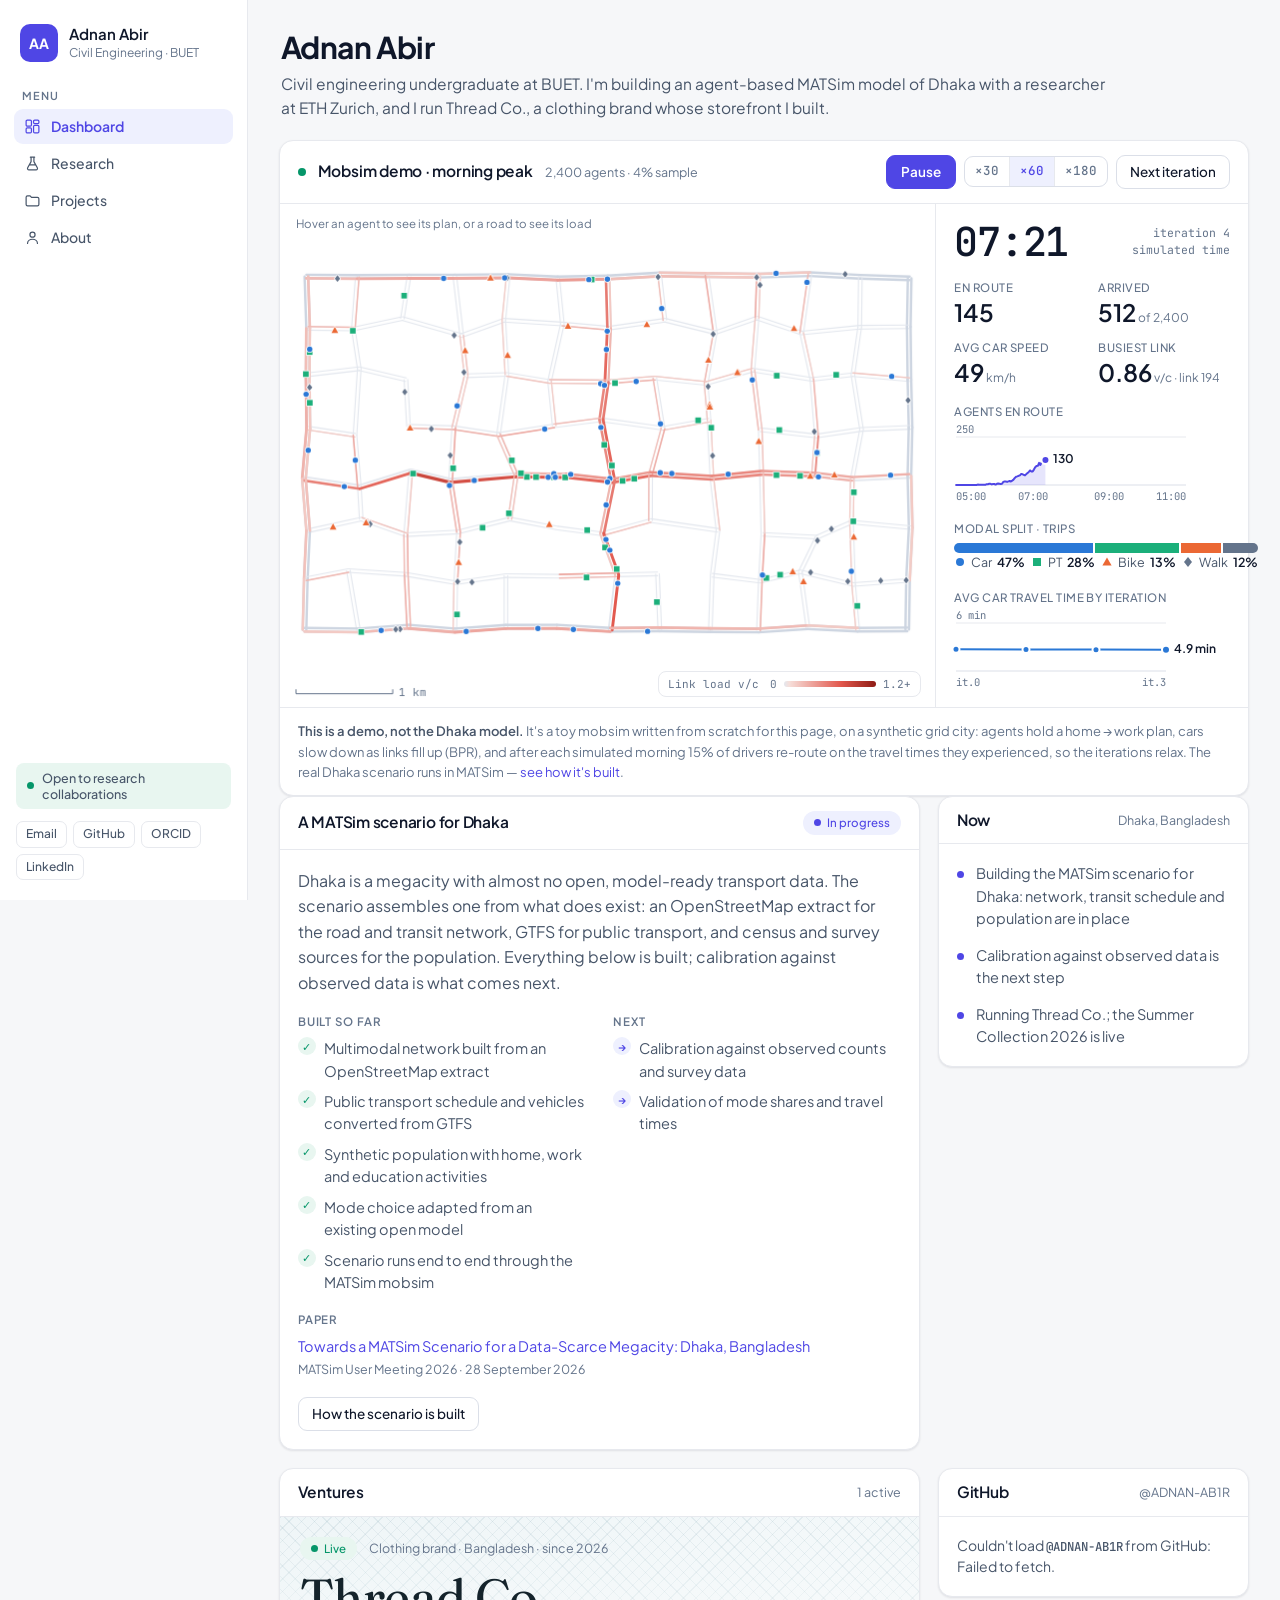
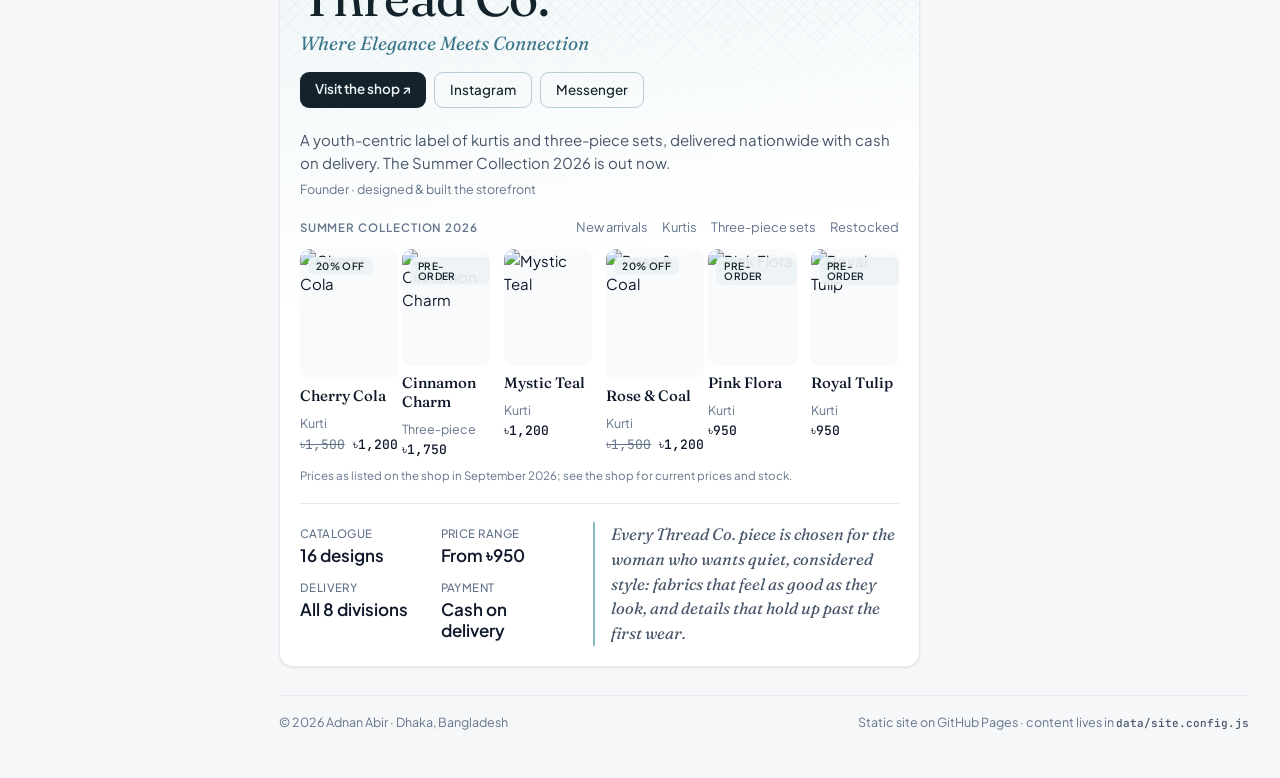
==== commit 27da634d: "Redesign as a light-first dashboard with a sidebar Replace the dark "control room" theme with a stan" ====
--- a/index.html
+++ b/index.html
@@ -5,11 +5,12 @@
   <meta name="viewport" content="width=device-width, initial-scale=1">
   <title>Adnan Abir · Research &amp; ventures</title>
   <meta name="description" content="Adnan Abir — civil engineering undergraduate at BUET building a MATSim model of Dhaka, and founder of Thread Co.">
-  <meta name="theme-color" content="#080C14">
-  <link rel="icon" href="data:image/svg+xml,%3Csvg xmlns='http://www.w3.org/2000/svg' viewBox='0 0 32 32'%3E%3Crect width='32' height='32' rx='6' fill='%23080C14'/%3E%3Cpath d='M6 23 15 11 26 19' stroke='%23F4A93C' stroke-width='3' fill='none' stroke-linecap='round' stroke-linejoin='round'/%3E%3Ccircle cx='15' cy='11' r='3.6' fill='%233987e5'/%3E%3C/svg%3E">
+  <meta name="theme-color" media="(prefers-color-scheme: light)" content="#F6F7F9">
+  <meta name="theme-color" media="(prefers-color-scheme: dark)" content="#0B1120">
+  <link rel="icon" href="data:image/svg+xml,%3Csvg xmlns='http://www.w3.org/2000/svg' viewBox='0 0 32 32'%3E%3Crect width='32' height='32' rx='8' fill='%234F46E5'/%3E%3Cpath d='M7 22 13.5 13 19 17.5 25.5 9' stroke='white' stroke-width='2.6' fill='none' stroke-linecap='round' stroke-linejoin='round'/%3E%3C/svg%3E">
   <link rel="preconnect" href="https://fonts.googleapis.com">
   <link rel="preconnect" href="https://fonts.gstatic.com" crossorigin>
-  <link rel="stylesheet" href="https://fonts.googleapis.com/css2?family=Barlow:ital,wght@0,400;0,500;0,600;1,400&family=Fraunces:ital,opsz,wght@0,9..144,400;0,9..144,500;1,9..144,400&family=Barlow+Condensed:wght@500;600;700&family=JetBrains+Mono:wght@400;500&display=swap">
+  <link rel="stylesheet" href="https://fonts.googleapis.com/css2?family=Plus+Jakarta+Sans:wght@400;500;600;700&family=Fraunces:ital,opsz,wght@0,9..144,400;0,9..144,500;1,9..144,400&family=JetBrains+Mono:wght@400;500&display=swap">
   <link rel="stylesheet" href="assets/css/style.css">
   <script src="data/site.config.js" defer></script>
   <script src="assets/js/sim.js" defer></script>
@@ -17,9 +18,13 @@
 </head>
 <body data-page="home">
   <a class="skip" href="#main">Skip to content</a>
-  <div class="wrap">
-    <header class="masthead" id="masthead"></header>
-    <nav class="nav" id="nav" aria-label="Pages"></nav>
+  <div class="app">
+    <aside class="sidebar" id="sidebar"></aside>
+    <div class="content">
+      <header class="page-head">
+        <h1 class="page-title" id="page-title"></h1>
+        <p class="page-lede" id="page-lede"></p>
+      </header>
 
     <main id="main">
       <!-- Live simulation: a demo, clearly labelled as not the Dhaka model -->
@@ -136,7 +141,8 @@
       </div>
     </main>
 
-    <footer class="foot" id="foot"></footer>
+      <footer class="foot" id="foot"></footer>
+    </div>
   </div>
 </body>
 </html>
--- a/assets/css/style.css
+++ b/assets/css/style.css
@@ -1,322 +1,365 @@
 /* ─────────────────────────────────────────────────────────────
-   Night-city control room. One committed dark theme:
-   blue-black ground, sodium-streetlight amber as the single accent,
-   highway-signage type (Barlow) with a mono for telemetry.
-   The Thread Co. panel wears its own brand colours and serif.
+   Light-first dashboard: soft gray canvas, white cards, one indigo
+   accent, hairline borders and very light shadows. Dark mode is a
+   designed counterpart (blue-slate surfaces), not an inversion.
+   Tokens are defined once here; every component reads them.
    ───────────────────────────────────────────────────────────── */
 :root {
-  color-scheme: dark;
-
-  --ground: #080c14;
-  --panel: #0f1622;
-  --panel-2: #141d2b;
-  --hair: #1c2635;
-  --hair-2: #29354a;
-  --ink: #e8edf4;
-  --ink-2: #a8b3c4;
-  --ink-3: #7f8ca1;
-  --accent: #f4a93c;
-  --accent-ink: #1b1205;
-  --good: #0ca30c;
-  --bar: #5e7291;
-
-  /* simulation */
-  --road: #1b2638;
-  --road-ring: #2a3850;
-  --load-0: #4a3312;
-  --load-1: #f4a93c;
-  --load-2: #ffe4b0;
-  /* validated all-pairs on --ground: worst CVD ΔE 9.4, normal-vision ΔE 19.5.
-     walk is a deliberate neutral; every mode also has its own marker shape. */
-  --mode-car: #3987e5;
-  --mode-pt: #199e70;
-  --mode-bike: #d95926;
-  --mode-walk: #a8b3c4;
-
-  --f-display: "Barlow Condensed", "Arial Narrow", "Roboto Condensed", sans-serif;
-  --f-body: "Barlow", system-ui, -apple-system, "Segoe UI", sans-serif;
+  color-scheme: light;
+
+  --canvas: #f6f7f9;
+  --card: #ffffff;
+  --card-2: #f8fafc;
+  --border: #e7e9ee;
+  --border-2: #dbdfe8;
+  --ink: #0f172a;
+  --ink-2: #475569;
+  --ink-3: #64748b;
+  --accent: #4f46e5;
+  --accent-ink: #ffffff;
+  --accent-soft: #eef0fe;
+  --accent-line: #c7cbfa;
+  --good: #059669;
+  --good-soft: #e8f6f0;
+  --bar: #c3c9f5;
+
+  --shadow-sm: 0 1px 2px rgb(16 24 40 / 0.06), 0 1px 3px rgb(16 24 40 / 0.04);
+  --shadow-md: 0 6px 16px rgb(16 24 40 / 0.08);
+
+  /* simulation surface */
+  --ground: #ffffff;
+  --road: #e3e7ee;
+  --road-ring: #cdd5e1;
+  --load-0: #f6ded9;
+  --load-1: #e2574c;
+  --load-2: #8e1b14;
+  /* categorical modes: reference palette slots (blue / aqua / orange)
+     plus a deliberate neutral; each mode also has its own marker shape */
+  --mode-car: #2a78d6;
+  --mode-pt: #1baf7a;
+  --mode-bike: #eb6834;
+  --mode-walk: #64748b;
+
+  --f-sans: "Plus Jakarta Sans", system-ui, -apple-system, "Segoe UI", sans-serif;
   --f-mono: "JetBrains Mono", ui-monospace, "Cascadia Mono", Consolas, monospace;
   --f-serif: "Fraunces", Georgia, "Times New Roman", serif;
-  --r: 6px;
+  --r: 14px;
+  --r-sm: 9px;
+  --sb: 248px;
+}
+
+@media (prefers-color-scheme: dark) {
+  :root {
+    color-scheme: dark;
+
+    --canvas: #0b1120;
+    --card: #151e31;
+    --card-2: #1a2438;
+    --border: #22304a;
+    --border-2: #2c3a52;
+    --ink: #e8edf5;
+    --ink-2: #b2bdd0;
+    --ink-3: #8d9ab0;
+    --accent: #818cf8;
+    --accent-ink: #0b1120;
+    --accent-soft: #1e2748;
+    --accent-line: #3b4578;
+    --good: #34d399;
+    --good-soft: #10291f;
+    --bar: #4b5591;
+
+    --shadow-sm: 0 1px 2px rgb(0 0 0 / 0.4);
+    --shadow-md: 0 8px 24px rgb(0 0 0 / 0.45);
+
+    --ground: #0e1626;
+    --road: #243149;
+    --road-ring: #32415e;
+    --load-0: #5e221d;
+    --load-1: #e2574c;
+    --load-2: #ffb9b2;
+    --mode-car: #3987e5;
+    --mode-pt: #199e70;
+    --mode-bike: #d95926;
+    --mode-walk: #94a3b8;
+  }
 }
 
 *, *::before, *::after { box-sizing: border-box; }
 
-html { background: var(--ground); }
+html { background: var(--canvas); }
 body {
   margin: 0;
-  background: var(--ground);
+  background: var(--canvas);
   color: var(--ink);
-  font: 400 15px/1.55 var(--f-body);
-  padding-inline: clamp(16px, 3vw, 40px);
-  padding-block: 0 40px;
+  font: 400 15px/1.55 var(--f-sans);
   -webkit-font-smoothing: antialiased;
 }
-a { color: inherit; text-decoration-color: color-mix(in srgb, currentColor 40%, transparent); text-underline-offset: 3px; }
-a:hover { color: var(--accent); }
-:focus-visible { outline: 2px solid var(--accent); outline-offset: 2px; border-radius: 3px; }
-h1, h2, h3, h4 { margin: 0; text-wrap: balance; }
+a { color: var(--accent); text-decoration: none; }
+a:hover { text-decoration: underline; text-underline-offset: 3px; }
+:focus-visible { outline: 2px solid var(--accent); outline-offset: 2px; border-radius: 4px; }
+h1, h2, h3, h4 { margin: 0; text-wrap: balance; letter-spacing: -0.015em; }
 p { margin: 0; }
 ul, ol { margin: 0; padding: 0; list-style: none; }
-code { font: 500 0.88em var(--f-mono); color: var(--ink); }
+img { max-width: 100%; }
+code { font: 500 0.88em var(--f-mono); color: var(--ink-2); }
 table { border-collapse: collapse; }
 .muted { color: var(--ink-3); }
 [hidden] { display: none !important; }
 .visually-hidden { position: absolute !important; width: 1px; height: 1px; overflow: hidden; clip: rect(0 0 0 0); white-space: nowrap; }
 .skip { position: absolute; left: -9999px; }
-.skip:focus { left: 16px; top: 12px; z-index: 10; background: var(--accent); color: var(--accent-ink); padding: 6px 12px; border-radius: 4px; }
-.wrap { max-width: 1320px; margin-inline: auto; }
-.lede { font-size: 16.5px; line-height: 1.6; color: var(--ink-2); max-width: 78ch; }
-.note { font-size: 13.5px; color: var(--ink-3); max-width: 78ch; }
-
-/* ── Masthead ──────────────────────────────────────────────── */
-.masthead {
-  display: grid;
-  grid-template-columns: minmax(0, 1fr) auto;
-  align-items: end;
-  gap: 20px 40px;
-  padding-block: 28px 20px;
-}
-.masthead.compact { align-items: center; padding-block: 20px 14px; }
-.mast-main { display: grid; gap: 14px; }
-.id { display: flex; align-items: center; gap: 16px; }
-.shield {
+.skip:focus { left: 16px; top: 12px; z-index: 20; background: var(--accent); color: var(--accent-ink); padding: 8px 14px; border-radius: 8px; }
+.lede { font-size: 16px; line-height: 1.6; color: var(--ink-2); max-width: 80ch; }
+.note { font-size: 13.5px; color: var(--ink-3); max-width: 80ch; }
+
+/* ── App shell ─────────────────────────────────────────────── */
+.app { display: grid; grid-template-columns: var(--sb) minmax(0, 1fr); min-height: 100vh; }
+.content { padding: 24px clamp(16px, 2.4vw, 36px) 48px; min-width: 0; }
+.content > * + * { margin-top: 18px; }
+
+/* ── Sidebar ───────────────────────────────────────────────── */
+.sidebar {
+  position: sticky;
+  top: 0;
+  align-self: start;
+  height: 100vh;
+  overflow-y: auto;
+  display: flex;
+  flex-direction: column;
+  gap: 24px;
+  padding: 20px 14px;
+  background: var(--card);
+  border-right: 1px solid var(--border);
+}
+.sb-brand { display: flex; align-items: center; gap: 11px; padding: 4px 6px; }
+.sb-mark {
   flex: none;
   display: grid;
   place-items: center;
-  width: 54px;
-  height: 54px;
-  border-radius: 7px;
+  width: 38px; height: 38px;
+  border-radius: 10px;
   background: var(--accent);
   color: var(--accent-ink);
-  font: 700 24px/1 var(--f-display);
+  font: 700 14px/1 var(--f-sans);
   letter-spacing: 0.02em;
-  text-decoration: none;
-  box-shadow: inset 0 0 0 2px var(--accent), inset 0 0 0 4px var(--accent-ink);
-}
-.shield:hover { color: var(--accent-ink); background: #ffbb57; }
-.masthead.compact .shield { width: 42px; height: 42px; font-size: 19px; }
-#id-name { font: 600 clamp(36px, 5.2vw, 60px)/0.95 var(--f-display); letter-spacing: 0.005em; }
-.masthead.compact #id-name { font-size: 28px; line-height: 1.05; }
-.roles {
-  margin-top: 6px;
-  font: 500 12px/1.4 var(--f-mono);
-  letter-spacing: 0.06em;
-  text-transform: uppercase;
+}
+.sb-brand:hover { text-decoration: none; }
+.sb-name { display: block; font: 600 15px/1.2 var(--f-sans); color: var(--ink); }
+.sb-role { display: block; font: 400 12px/1.35 var(--f-sans); color: var(--ink-3); margin-top: 2px; }
+.sb-label { font: 600 11px/1 var(--f-sans); letter-spacing: 0.08em; text-transform: uppercase; color: var(--ink-3); padding: 0 8px 8px; }
+.sb-nav ul { display: grid; gap: 2px; }
+.sb-nav a {
+  display: flex;
+  align-items: center;
+  gap: 10px;
+  padding: 9px 10px;
+  border-radius: var(--r-sm);
+  font: 500 14px/1.2 var(--f-sans);
   color: var(--ink-2);
 }
-.roles span { color: var(--ink-3); }
-.tagline { max-width: 62ch; font-size: 18px; line-height: 1.5; color: var(--ink-2); }
-.mast-side { display: grid; justify-items: end; gap: 12px; }
+.sb-nav a:hover { background: var(--card-2); color: var(--ink); text-decoration: none; }
+.sb-nav a[aria-current="page"] { background: var(--accent-soft); color: var(--accent); font-weight: 600; }
+.sb-nav svg { flex: none; width: 17px; height: 17px; stroke: currentColor; fill: none; stroke-width: 1.7; stroke-linecap: round; stroke-linejoin: round; }
+.sb-foot { margin-top: auto; display: grid; gap: 12px; }
+.sb-links { display: flex; flex-wrap: wrap; gap: 6px; padding: 0 2px; }
+.sb-links a {
+  padding: 5px 9px;
+  border: 1px solid var(--border);
+  border-radius: 7px;
+  font: 500 12px/1.2 var(--f-sans);
+  color: var(--ink-2);
+}
+.sb-links a:hover { border-color: var(--border-2); color: var(--ink); background: var(--card-2); text-decoration: none; }
 .status {
   display: inline-flex;
   align-items: center;
   gap: 8px;
-  padding: 5px 12px 5px 10px;
-  border: 1px solid var(--hair-2);
-  border-radius: 999px;
-  background: var(--panel);
-  font: 500 13px var(--f-body);
-}
-.status-dot { width: 8px; height: 8px; border-radius: 50%; background: var(--good); }
+  margin: 0 2px;
+  padding: 7px 11px;
+  border-radius: 8px;
+  background: var(--good-soft);
+  color: var(--ink-2);
+  font: 500 12.5px/1.3 var(--f-sans);
+}
+.status-dot { flex: none; width: 7px; height: 7px; border-radius: 50%; background: var(--good); }
 .status[data-state="busy"] .status-dot { background: var(--accent); }
 .status[data-state="away"] .status-dot { background: transparent; box-shadow: inset 0 0 0 1.5px var(--ink-3); }
-.links { display: flex; flex-wrap: wrap; justify-content: flex-end; gap: 6px; }
-.links a {
-  display: inline-block;
-  padding: 5px 11px;
-  border: 1px solid var(--hair-2);
-  border-radius: 4px;
-  font: 500 13px var(--f-body);
-  text-decoration: none;
-  color: var(--ink-2);
-}
-.links a:hover { color: var(--ink); border-color: var(--ink-3); }
-
-/* ── Page nav ──────────────────────────────────────────────── */
-.nav {
-  border-top: 1px solid var(--hair);
-  border-bottom: 1px solid var(--hair);
-  margin-bottom: 16px;
-}
-.nav ul { display: flex; flex-wrap: wrap; gap: 2px; }
-.nav a {
-  display: inline-block;
-  padding: 11px 16px;
-  font: 600 13px/1 var(--f-display);
-  letter-spacing: 0.12em;
-  text-transform: uppercase;
-  color: var(--ink-3);
-  text-decoration: none;
-  border-bottom: 2px solid transparent;
-}
-.nav a:hover { color: var(--ink); }
-.nav a[aria-current="page"] { color: var(--ink); border-bottom-color: var(--accent); }
-
-/* ── Page heads ────────────────────────────────────────────── */
-.page-intro { padding-block: 10px 20px; display: grid; gap: 8px; }
-.page-title { font: 600 clamp(30px, 4vw, 44px)/1 var(--f-display); letter-spacing: 0.01em; }
-.page-lede { max-width: 72ch; font-size: 17px; color: var(--ink-2); }
+
+/* ── Page head ─────────────────────────────────────────────── */
+.page-head { display: grid; gap: 7px; padding: 6px 2px 2px; }
+.page-title { font: 700 clamp(24px, 2.6vw, 30px)/1.15 var(--f-sans); }
+.page-lede { max-width: 76ch; font-size: 15.5px; color: var(--ink-2); }
+.page-head .tagline { max-width: 70ch; font-size: 16px; color: var(--ink-2); }
 
 /* ── Panels ────────────────────────────────────────────────── */
-.panel { background: var(--panel); border: 1px solid var(--hair); border-radius: var(--r); min-width: 0; }
+.panel {
+  background: var(--card);
+  border: 1px solid var(--border);
+  border-radius: var(--r);
+  box-shadow: var(--shadow-sm);
+  min-width: 0;
+}
 .panel-head {
   display: flex;
   align-items: center;
   justify-content: space-between;
   flex-wrap: wrap;
-  gap: 10px 16px;
-  padding: 12px 16px;
-  border-bottom: 1px solid var(--hair);
-}
-.ph-left { display: flex; align-items: center; flex-wrap: wrap; gap: 6px 12px; }
-.ph-title { font: 600 15px/1.2 var(--f-display); letter-spacing: 0.12em; text-transform: uppercase; }
-.ph-meta { font: 400 12px var(--f-mono); color: var(--ink-3); }
-.panel-body { padding: 16px; }
-.stack-body { display: grid; gap: 20px; }
-.sub { font: 600 12.5px/1 var(--f-display); letter-spacing: 0.12em; text-transform: uppercase; color: var(--ink-3); margin-bottom: 10px; }
+  gap: 8px 16px;
+  padding: 14px 18px;
+  border-bottom: 1px solid var(--border);
+}
+.ph-left { display: flex; align-items: center; flex-wrap: wrap; gap: 8px 12px; }
+.ph-title { font: 600 15.5px/1.2 var(--f-sans); color: var(--ink); }
+.ph-meta { font: 400 12.5px var(--f-sans); color: var(--ink-3); }
+.panel-body { padding: 18px; }
+.stack-body { display: grid; gap: 22px; }
+.sub { font: 600 11.5px/1 var(--f-sans); letter-spacing: 0.08em; text-transform: uppercase; color: var(--ink-3); margin-bottom: 10px; }
 
 /* ── Grid ──────────────────────────────────────────────────── */
-.grid { display: grid; grid-template-columns: repeat(12, minmax(0, 1fr)); gap: 16px; margin-top: 16px; align-items: start; }
+.grid { display: grid; grid-template-columns: repeat(12, minmax(0, 1fr)); gap: 18px; align-items: start; }
 .span-4 { grid-column: span 4; }
 .span-5 { grid-column: span 5; }
 .span-7 { grid-column: span 7; }
 .span-8 { grid-column: span 8; }
 .span-12 { grid-column: span 12; }
-.col-side { grid-column: span 4; display: grid; gap: 16px; align-content: start; min-width: 0; }
-
-/* ── Buttons ───────────────────────────────────────────────── */
+.col-side { grid-column: span 4; display: grid; gap: 18px; align-content: start; min-width: 0; }
+
+/* ── Buttons & chips ───────────────────────────────────────── */
 .btn {
   display: inline-block;
-  font: 500 13px/1.2 var(--f-body);
+  padding: 8px 13px;
+  border: 1px solid var(--border-2);
+  border-radius: var(--r-sm);
+  background: var(--card);
   color: var(--ink);
-  background: var(--panel-2);
-  border: 1px solid var(--hair-2);
-  border-radius: 4px;
-  padding: 8px 13px;
-  text-decoration: none;
+  font: 500 13.5px/1.2 var(--f-sans);
   cursor: pointer;
 }
-.btn:hover { border-color: var(--ink-3); color: var(--ink); }
-.btn[data-copied] { border-color: var(--good); }
-.btn-primary { background: var(--accent); border-color: var(--accent); color: var(--accent-ink); font-weight: 600; min-width: 68px; }
-.btn-primary:hover { background: #ffbb57; border-color: #ffbb57; color: var(--accent-ink); }
-.seg { display: inline-flex; border: 1px solid var(--hair-2); border-radius: 4px; overflow: hidden; }
-.seg button { font: 500 12px/1 var(--f-mono); color: var(--ink-3); background: transparent; border: 0; padding: 8px 10px; cursor: pointer; }
-.seg button + button { border-left: 1px solid var(--hair-2); }
-.seg button:hover { color: var(--ink); }
-.seg button[aria-pressed="true"] { background: var(--hair-2); color: var(--ink); }
+.btn:hover { background: var(--card-2); border-color: var(--ink-3); text-decoration: none; color: var(--ink); }
+.btn[data-copied] { border-color: var(--good); color: var(--good); }
+.btn-primary { background: var(--accent); border-color: var(--accent); color: var(--accent-ink); font-weight: 600; min-width: 70px; }
+.btn-primary:hover { background: color-mix(in srgb, var(--accent) 86%, #000); border-color: transparent; color: var(--accent-ink); }
+.seg { display: inline-flex; border: 1px solid var(--border-2); border-radius: var(--r-sm); overflow: hidden; background: var(--card); }
+.seg button { font: 500 12.5px/1 var(--f-mono); color: var(--ink-3); background: transparent; border: 0; padding: 8px 10px; cursor: pointer; }
+.seg button + button { border-left: 1px solid var(--border); }
+.seg button:hover { color: var(--ink); background: var(--card-2); }
+.seg button[aria-pressed="true"] { background: var(--accent-soft); color: var(--accent); }
 
 .chip {
   flex: none;
   display: inline-flex;
   align-items: center;
   gap: 6px;
-  padding: 3px 9px;
-  border: 1px solid var(--hair-2);
+  padding: 4px 10px;
   border-radius: 999px;
-  font: 500 10.5px/1 var(--f-mono);
-  letter-spacing: 0.06em;
-  text-transform: uppercase;
+  background: var(--card-2);
+  border: 1px solid var(--border);
+  font: 500 11.5px/1.2 var(--f-sans);
   color: var(--ink-2);
 }
-.chip i { width: 7px; height: 7px; border-radius: 50%; }
-.chip[data-status="live"] { border-color: color-mix(in srgb, var(--good) 55%, transparent); color: var(--ink); }
+.chip i { width: 7px; height: 7px; border-radius: 50%; background: var(--ink-3); }
+.chip[data-status="live"] { background: var(--good-soft); border-color: transparent; color: var(--good); }
 .chip[data-status="live"] i { background: var(--good); }
-.chip[data-status="building"], .chip[data-status="in progress"] { border-color: color-mix(in srgb, var(--accent) 55%, transparent); color: var(--ink); }
-.chip[data-status="building"] i, .chip[data-status="in progress"] i { box-shadow: inset 0 0 0 2px var(--accent); }
-.chip[data-status="exited"] i { background: var(--ink-3); border-radius: 1px; }
-.chip[data-status="paused"] i { box-shadow: inset 0 0 0 1.5px var(--ink-3); }
+.chip[data-status="building"], .chip[data-status="in progress"] { background: var(--accent-soft); border-color: transparent; color: var(--accent); }
+.chip[data-status="building"] i, .chip[data-status="in progress"] i { background: var(--accent); }
+.chip[data-status="exited"] i, .chip[data-status="paused"] i { background: var(--ink-3); }
 
 .stack { display: flex; flex-wrap: wrap; gap: 6px; }
-.stack li { padding: 3px 8px; border: 1px solid var(--hair-2); border-radius: 3px; font: 400 12px var(--f-mono); color: var(--ink-2); }
+.stack li {
+  padding: 4px 9px;
+  border-radius: 7px;
+  background: var(--card-2);
+  border: 1px solid var(--border);
+  font: 500 12px var(--f-sans);
+  color: var(--ink-2);
+}
 
 /* ── Simulation ────────────────────────────────────────────── */
-.live-dot {
-  width: 8px; height: 8px; border-radius: 50%;
-  background: var(--accent);
-  box-shadow: 0 0 0 0 color-mix(in srgb, var(--accent) 60%, transparent);
-  animation: pulse 2.2s ease-out infinite;
-}
+.live-dot { width: 8px; height: 8px; border-radius: 50%; background: var(--good); box-shadow: 0 0 0 0 color-mix(in srgb, var(--good) 55%, transparent); animation: pulse 2.2s ease-out infinite; }
 .sim.is-paused .live-dot { background: var(--ink-3); animation: none; }
 @keyframes pulse { 70% { box-shadow: 0 0 0 7px transparent; } 100% { box-shadow: 0 0 0 0 transparent; } }
 .sim-controls { display: flex; flex-wrap: wrap; align-items: center; gap: 8px; }
-.sim-body { display: grid; grid-template-columns: minmax(0, 1fr) 300px; }
-.sim-stage { position: relative; min-height: 470px; background: var(--ground); border-right: 1px solid var(--hair); overflow: hidden; }
+.sim-body { display: grid; grid-template-columns: minmax(0, 1fr) 312px; }
+.sim-stage { position: relative; min-height: 470px; background: var(--ground); border-right: 1px solid var(--border); overflow: hidden; border-bottom-left-radius: var(--r); }
 #sim-canvas { position: absolute; inset: 0; width: 100%; height: 100%; display: block; cursor: crosshair; }
-.sim-hint { position: absolute; top: 10px; left: 14px; font: 400 11px var(--f-mono); color: var(--ink-3); pointer-events: none; }
+.sim-hint { position: absolute; top: 12px; left: 16px; font: 400 11.5px var(--f-sans); color: var(--ink-3); pointer-events: none; }
 .load-legend {
-  position: absolute; right: 12px; bottom: 8px;
+  position: absolute; right: 14px; bottom: 10px;
   display: flex; align-items: center; gap: 7px;
-  padding: 4px 8px; border-radius: 4px;
-  background: color-mix(in srgb, var(--ground) 85%, transparent);
+  padding: 5px 9px; border-radius: 8px;
+  background: color-mix(in srgb, var(--card) 88%, transparent);
+  border: 1px solid var(--border);
   font: 400 11px var(--f-mono); color: var(--ink-3);
   pointer-events: none;
 }
 .load-legend span:first-child { margin-right: 4px; }
-.load-legend i { display: block; width: 96px; height: 6px; border-radius: 3px; background: linear-gradient(90deg, var(--road), var(--load-0) 4%, var(--load-1) 60%, var(--load-2)); }
+.load-legend i { display: block; width: 92px; height: 6px; border-radius: 3px; background: linear-gradient(90deg, var(--road), var(--load-0) 6%, var(--load-1) 62%, var(--load-2)); }
 .sim-tip {
   position: absolute; z-index: 2;
-  min-width: 210px; max-width: 290px;
-  padding: 9px 11px;
-  border: 1px solid var(--hair-2); border-radius: var(--r);
-  background: color-mix(in srgb, var(--panel) 96%, transparent);
-  font: 400 12.5px/1.5 var(--f-body); color: var(--ink-2);
+  min-width: 212px; max-width: 290px;
+  padding: 10px 12px;
+  border: 1px solid var(--border-2);
+  border-radius: var(--r-sm);
+  background: var(--card);
+  box-shadow: var(--shadow-md);
+  font: 400 12.5px/1.5 var(--f-sans);
+  color: var(--ink-2);
   pointer-events: none;
-  box-shadow: 0 8px 24px rgb(0 0 0 / 0.4);
-}
-.tip-h { display: flex; align-items: center; gap: 7px; margin-bottom: 3px; color: var(--ink); }
+}
+.tip-h { display: flex; align-items: center; gap: 7px; margin-bottom: 3px; color: var(--ink); font-weight: 600; }
 .tip-h span { margin-left: auto; font: 400 11px var(--f-mono); color: var(--ink-3); }
-.tip-m { font: 400 11px var(--f-mono); color: var(--ink-3); margin-top: 2px; }
-.sim-rail { display: flex; flex-direction: column; gap: 18px; padding: 16px; min-width: 0; }
+.tip-m { font: 400 11px var(--f-mono); color: var(--ink-3); margin-top: 3px; }
+.sim-rail { display: flex; flex-direction: column; gap: 20px; padding: 18px; min-width: 0; }
 .clock { display: flex; align-items: center; justify-content: space-between; gap: 12px; }
-.clock-time { font: 500 42px/1 var(--f-mono); font-variant-numeric: tabular-nums; letter-spacing: -0.02em; }
+.clock-time { font: 500 40px/1 var(--f-mono); font-variant-numeric: tabular-nums; letter-spacing: -0.03em; color: var(--ink); }
 .clock-sub { font: 400 11.5px/1.45 var(--f-mono); color: var(--ink-3); text-align: right; }
-.tiles { display: grid; grid-template-columns: 1fr 1fr; gap: 14px 12px; margin: 0; }
-.tiles dt, .mini figcaption { font: 600 11.5px/1 var(--f-display); letter-spacing: 0.12em; text-transform: uppercase; color: var(--ink-3); }
-.tiles dd { margin: 5px 0 0; font: 600 22px/1.1 var(--f-body); }
-.tiles small { font: 400 12px var(--f-body); color: var(--ink-3); }
+.tiles { display: grid; grid-template-columns: 1fr 1fr; gap: 16px 12px; margin: 0; }
+.tiles dt, .mini figcaption { font: 500 11.5px/1 var(--f-sans); letter-spacing: 0.04em; text-transform: uppercase; color: var(--ink-3); }
+.tiles dd { margin: 6px 0 0; font: 600 24px/1.1 var(--f-sans); color: var(--ink); }
+.tiles small { font: 400 12px var(--f-sans); color: var(--ink-3); }
 .mini { margin: 0; display: grid; gap: 8px; }
 .chart { position: relative; }
 .chart svg { display: block; overflow: visible; }
-.c-grid { stroke: var(--hair); stroke-width: 1; }
-.c-axis { stroke: var(--hair-2); stroke-width: 1; }
+.c-grid { stroke: var(--border); stroke-width: 1; }
+.c-axis { stroke: var(--border-2); stroke-width: 1; }
 .c-cross { stroke: var(--ink-3); stroke-width: 1; }
 .c-tick { font: 400 10.5px var(--f-mono); fill: var(--ink-3); }
-.c-end { font: 600 12px var(--f-body); fill: var(--ink); }
+.c-end { font: 600 12px var(--f-sans); fill: var(--ink); }
 .chart-tip {
-  position: absolute; padding: 3px 8px;
-  border: 1px solid var(--hair-2); border-radius: 4px;
-  background: var(--panel-2);
-  font: 400 12px var(--f-body); color: var(--ink-2);
+  position: absolute; padding: 4px 9px;
+  border: 1px solid var(--border-2); border-radius: 7px;
+  background: var(--card); box-shadow: var(--shadow-sm);
+  font: 400 12px var(--f-sans); color: var(--ink-2);
   white-space: nowrap; pointer-events: none;
 }
 .chart-tip b { color: var(--ink); font-weight: 600; }
 .split-bar { display: flex; gap: 2px; height: 10px; }
-.split-bar span:first-child { border-radius: 4px 0 0 4px; }
-.split-bar span:last-child { border-radius: 0 4px 4px 0; }
+.split-bar span:first-child { border-radius: 5px 0 0 5px; }
+.split-bar span:last-child { border-radius: 0 5px 5px 0; }
 .legend { display: grid; grid-template-columns: repeat(4, auto); justify-content: space-between; gap: 6px; font-size: 12.5px; color: var(--ink-2); }
 .legend li { display: inline-flex; align-items: center; gap: 5px; }
 .legend b { color: var(--ink); font-weight: 600; }
 .glyph { flex: none; }
-.sim-foot { padding: 11px 16px; border-top: 1px solid var(--hair); font-size: 13px; color: var(--ink-3); }
+.sim-foot { padding: 13px 18px; border-top: 1px solid var(--border); font-size: 13px; color: var(--ink-3); }
 .sim-foot b { color: var(--ink-2); font-weight: 600; }
 
 /* ── Research: checklists, pipeline, tools ─────────────────── */
 .two-col { display: grid; grid-template-columns: 1fr 1fr; gap: 20px 28px; }
-.check { display: grid; gap: 7px; font-size: 14.5px; color: var(--ink-2); }
-.check li { position: relative; padding-left: 24px; }
+.check { display: grid; gap: 8px; font-size: 14.5px; color: var(--ink-2); }
+.check li { position: relative; padding-left: 26px; }
 .check li::before {
   content: "✓";
   position: absolute; left: 0; top: 0;
-  font: 500 13px/1.5 var(--f-mono);
+  width: 18px; height: 18px;
+  display: grid; place-items: center;
+  border-radius: 50%;
+  background: var(--good-soft);
   color: var(--good);
-}
-.check.next li::before { content: "→"; color: var(--accent); }
-.snap { display: grid; gap: 18px; }
-.snap-paper p { font-size: 14.5px; color: var(--ink-2); }
-.snap-paper a { color: var(--ink); }
-.snap-paper span { display: block; font: 400 12px var(--f-mono); color: var(--ink-3); margin-top: 3px; }
+  font: 600 11px/1 var(--f-sans);
+}
+.check.next li::before { content: "→"; background: var(--accent-soft); color: var(--accent); }
+.snap { display: grid; gap: 20px; }
+.snap-paper p { font-size: 14.5px; }
+.snap-paper span { display: block; font: 400 12.5px var(--f-sans); color: var(--ink-3); margin-top: 3px; }
 
 .pipe-figure { margin: 0; }
 .pipe { display: grid; gap: 8px; }
@@ -325,135 +368,128 @@
   grid-template-columns: minmax(0, 1fr) auto minmax(180px, 0.8fr) auto minmax(0, 1fr);
   align-items: center;
   gap: 10px;
-  padding: 10px 12px;
-  border: 1px solid var(--hair);
-  border-radius: 5px;
-  background: var(--panel-2);
+  padding: 12px 14px;
+  border: 1px solid var(--border);
+  border-radius: var(--r-sm);
+  background: var(--card-2);
   font-size: 13.5px;
 }
 .pipe li.pending { background: transparent; border-style: dashed; color: var(--ink-3); }
 .pipe-in { color: var(--ink-2); }
-.pipe-arrow { color: var(--ink-3); font-size: 15px; }
+.pipe-arrow { color: var(--ink-3); }
 .pipe-tool {
   justify-self: center;
-  padding: 4px 9px;
-  border: 1px solid color-mix(in srgb, var(--accent) 45%, transparent);
-  border-radius: 4px;
+  padding: 5px 10px;
+  border-radius: 7px;
+  background: var(--accent-soft);
+  color: var(--accent);
   font: 500 12.5px var(--f-mono);
-  color: var(--ink);
-}
-.pipe li.pending .pipe-tool { border-color: var(--hair-2); color: var(--ink-3); }
-.pipe-out { color: var(--ink); }
-.pipe-flag {
-  grid-column: 1 / -1;
-  font: 500 10.5px var(--f-mono);
-  letter-spacing: 0.06em;
-  text-transform: uppercase;
-  color: var(--accent);
-}
+}
+.pipe li.pending .pipe-tool { background: var(--card-2); color: var(--ink-3); }
+.pipe-out { color: var(--ink); font-weight: 500; }
+.pipe-flag { grid-column: 1 / -1; font: 500 11px var(--f-sans); letter-spacing: 0.04em; text-transform: uppercase; color: var(--accent); }
 .table-wrap { overflow-x: auto; }
 .tools { width: 100%; font-size: 14px; }
 .tools th {
-  font: 600 11px/1 var(--f-display);
-  letter-spacing: 0.1em; text-transform: uppercase;
+  font: 600 11.5px/1 var(--f-sans);
+  letter-spacing: 0.06em; text-transform: uppercase;
   color: var(--ink-3); text-align: left;
-  padding: 0 0 8px; border-bottom: 1px solid var(--hair-2);
-}
-.tools td { padding: 9px 0; border-bottom: 1px solid var(--hair); color: var(--ink-2); vertical-align: top; }
+  padding: 0 0 10px; border-bottom: 1px solid var(--border);
+}
+.tools td { padding: 11px 0; border-bottom: 1px solid var(--border); color: var(--ink-2); vertical-align: top; }
+.tools tr:last-child td { border-bottom: 0; }
 .tools td:first-child { color: var(--ink); padding-right: 16px; white-space: nowrap; font: 500 13.5px var(--f-mono); }
 
 /* ── Publications ──────────────────────────────────────────── */
-.pub-full { display: grid; gap: 7px; }
-.pub-full + .pub-full { margin-top: 18px; padding-top: 18px; border-top: 1px solid var(--hair); }
+.pub-full { display: grid; gap: 8px; }
+.pub-full + .pub-full { margin-top: 20px; padding-top: 20px; border-top: 1px solid var(--border); }
 .pub-top { display: flex; align-items: center; gap: 10px; }
-.pub-year { font: 500 13px/1 var(--f-mono); color: var(--accent); }
-.type-badge { font: 500 10px/1 var(--f-mono); letter-spacing: 0.08em; text-transform: uppercase; padding: 4px 7px; border: 1px solid var(--hair-2); border-radius: 3px; color: var(--ink-2); }
-.pub-title { font: 500 19px/1.3 var(--f-body); color: var(--ink); max-width: 70ch; }
-.pub-title a { text-decoration: none; }
-.pub-title a:hover { text-decoration: underline; }
+.pub-year { font: 500 13px/1 var(--f-mono); color: var(--ink-3); }
+.type-badge { font: 500 11px/1 var(--f-sans); padding: 5px 9px; border-radius: 999px; background: var(--accent-soft); color: var(--accent); }
+.pub-title { font: 600 19px/1.35 var(--f-sans); color: var(--ink); max-width: 70ch; }
+.pub-title a { color: inherit; }
 .pub-authors { font-size: 14px; color: var(--ink-2); }
 .pub-authors .me { color: var(--ink); font-weight: 600; }
 .pub-venue { font-size: 14px; color: var(--ink-3); }
-.pub-event { display: grid; grid-template-columns: repeat(auto-fit, minmax(190px, 1fr)); gap: 12px 20px; margin: 6px 0 0; padding: 12px 0 0; border-top: 1px solid var(--hair); }
-.pub-event dt { font: 600 11px/1 var(--f-display); letter-spacing: 0.12em; text-transform: uppercase; color: var(--ink-3); }
-.pub-event dd { margin: 5px 0 0; font-size: 13.5px; color: var(--ink-2); }
-.pub-actions { display: flex; flex-wrap: wrap; gap: 8px; margin-top: 8px; }
+.pub-event {
+  display: grid; grid-template-columns: repeat(auto-fit, minmax(190px, 1fr));
+  gap: 14px 20px; margin: 8px 0 0; padding: 14px; border-radius: var(--r-sm);
+  background: var(--card-2);
+}
+.pub-event dt { font: 600 11px/1 var(--f-sans); letter-spacing: 0.06em; text-transform: uppercase; color: var(--ink-3); }
+.pub-event dd { margin: 6px 0 0; font-size: 13.5px; color: var(--ink-2); }
+.pub-actions { display: flex; flex-wrap: wrap; gap: 8px; margin-top: 6px; }
 
 /* ── Projects ──────────────────────────────────────────────── */
-.proj-list { display: grid; grid-template-columns: repeat(auto-fit, minmax(300px, 1fr)); gap: 16px; }
+.proj-list { display: grid; grid-template-columns: repeat(auto-fit, minmax(300px, 1fr)); gap: 18px; }
 .proj {
-  display: grid;
-  gap: 10px;
-  align-content: start;
-  padding: 18px;
-  background: var(--panel);
-  border: 1px solid var(--hair);
+  display: grid; gap: 11px; align-content: start;
+  padding: 20px;
+  background: var(--card);
+  border: 1px solid var(--border);
   border-radius: var(--r);
+  box-shadow: var(--shadow-sm);
 }
 .proj-top { display: flex; align-items: center; justify-content: space-between; gap: 10px; }
-.proj-name { font: 600 21px/1.15 var(--f-display); letter-spacing: 0.01em; }
+.proj-name { font: 600 18px/1.25 var(--f-sans); }
 .proj-blurb { font-size: 14.5px; color: var(--ink-2); }
 .proj-links { display: flex; flex-wrap: wrap; gap: 8px; margin-top: 2px; }
 
 /* ── Experience, education, contact ────────────────────────── */
 .xp { display: grid; }
-.xp > li { padding-block: 16px; border-top: 1px solid var(--hair); }
+.xp > li { padding-block: 18px; border-top: 1px solid var(--border); }
 .xp > li:first-child { padding-top: 0; border-top: 0; }
 .xp > li:last-child { padding-bottom: 0; }
 .xp-head { display: flex; flex-wrap: wrap; align-items: baseline; justify-content: space-between; gap: 4px 16px; }
-.xp-title { font: 600 19px/1.2 var(--f-display); letter-spacing: 0.01em; }
-.xp-period { font: 400 12px var(--f-mono); color: var(--ink-3); white-space: nowrap; }
-.xp-org { margin-top: 3px; font-size: 14px; color: var(--accent); }
-.xp-bullets { display: grid; gap: 6px; margin-top: 10px; font-size: 14.5px; color: var(--ink-2); }
-.xp-bullets li { position: relative; padding-left: 16px; }
-.xp-bullets li::before { content: ""; position: absolute; left: 0; top: 0.72em; width: 8px; height: 1.5px; background: var(--ink-3); }
-
+.xp-title { font: 600 17px/1.3 var(--f-sans); }
+.xp-period { font: 400 12.5px var(--f-mono); color: var(--ink-3); white-space: nowrap; }
+.xp-org { margin-top: 3px; font-size: 14px; color: var(--accent); font-weight: 500; }
+.xp-bullets { display: grid; gap: 7px; margin-top: 12px; font-size: 14.5px; color: var(--ink-2); }
+.xp-bullets li { position: relative; padding-left: 18px; }
+.xp-bullets li::before { content: ""; position: absolute; left: 0; top: 0.62em; width: 6px; height: 6px; border-radius: 50%; background: var(--accent-line); }
 .edu { display: grid; }
-.edu li { padding-block: 12px; border-top: 1px solid var(--hair); }
+.edu li { padding-block: 14px; border-top: 1px solid var(--border); }
 .edu li:first-child { padding-top: 0; border-top: 0; }
 .edu li:last-child { padding-bottom: 0; }
 .edu-top { display: flex; flex-wrap: wrap; align-items: baseline; justify-content: space-between; gap: 4px 12px; }
-.edu-qual { font: 500 16px/1.3 var(--f-body); }
-.edu-detail { font: 400 12px var(--f-mono); color: var(--accent); }
+.edu-qual { font: 600 15.5px/1.3 var(--f-sans); }
+.edu-detail { font: 500 12px var(--f-sans); color: var(--accent); }
 .edu-inst { margin-top: 3px; font-size: 13.5px; color: var(--ink-3); }
-
-.contact { display: grid; gap: 10px; }
-.contact li { display: grid; grid-template-columns: 76px minmax(0, 1fr); gap: 10px; align-items: baseline; font-size: 14px; }
-.c-label { font: 600 11px/1.5 var(--f-display); letter-spacing: 0.12em; text-transform: uppercase; color: var(--ink-3); }
-.contact a { color: var(--ink); overflow-wrap: anywhere; }
+.contact { display: grid; gap: 12px; }
+.contact li { display: grid; grid-template-columns: 78px minmax(0, 1fr); gap: 10px; align-items: baseline; font-size: 14px; }
+.c-label { font: 600 11px/1.5 var(--f-sans); letter-spacing: 0.06em; text-transform: uppercase; color: var(--ink-3); }
+.contact a { overflow-wrap: anywhere; }
 
 /* ── Now list ──────────────────────────────────────────────── */
-.now-list { display: grid; gap: 12px; }
-.now-list li { display: grid; grid-template-columns: 10px 1fr; gap: 10px; align-items: baseline; color: var(--ink-2); }
-.now-list li::before { content: ""; width: 6px; height: 6px; border-radius: 1px; background: var(--accent); transform: translateY(-2px); }
+.now-list { display: grid; gap: 14px; }
+.now-list li { display: grid; grid-template-columns: 8px 1fr; gap: 11px; align-items: baseline; color: var(--ink-2); font-size: 14.5px; }
+.now-list li::before { content: ""; width: 7px; height: 7px; border-radius: 50%; background: var(--accent); transform: translateY(-1px); }
 
 /* ── GitHub ────────────────────────────────────────────────── */
-.gh { display: grid; gap: 18px; }
-.gh-left, .gh-right { display: grid; gap: 18px; align-content: start; min-width: 0; }
+.gh { display: grid; gap: 20px; }
+.gh-left, .gh-right { display: grid; gap: 20px; align-content: start; min-width: 0; }
 .gh-profile { display: flex; align-items: center; gap: 12px; }
-.gh-profile img { width: 40px; height: 40px; border-radius: 6px; background: var(--panel-2); }
-.gh-profile a { font: 600 17px/1.2 var(--f-body); text-decoration: none; }
-.gh-profile span { display: block; font: 400 12px var(--f-mono); color: var(--ink-3); }
+.gh-profile img { width: 40px; height: 40px; border-radius: 10px; background: var(--card-2); }
+.gh-profile a { font: 600 16px/1.2 var(--f-sans); color: var(--ink); }
+.gh-profile span { display: block; font: 400 12.5px var(--f-mono); color: var(--ink-3); }
 .gh-stats { display: grid; grid-template-columns: repeat(3, 1fr); gap: 12px; margin: 0; }
-.gh-stats dt { font: 600 11.5px/1 var(--f-display); letter-spacing: 0.12em; text-transform: uppercase; color: var(--ink-3); }
-.gh-stats dd { margin: 5px 0 0; font: 600 24px/1.1 var(--f-body); }
-.bars { display: grid; gap: 7px; }
-.bars li { display: grid; grid-template-columns: 92px minmax(0, 1fr) 30px; align-items: center; gap: 10px; font-size: 13px; }
+.gh-stats dt { font: 500 11.5px/1 var(--f-sans); letter-spacing: 0.04em; text-transform: uppercase; color: var(--ink-3); }
+.gh-stats dd { margin: 6px 0 0; font: 600 22px/1.1 var(--f-sans); color: var(--ink); }
+.bars { display: grid; gap: 9px; }
+.bars li { display: grid; grid-template-columns: 88px minmax(0, 1fr) 28px; align-items: center; gap: 10px; font-size: 13px; }
 .bars .lb { color: var(--ink-2); overflow: hidden; text-overflow: ellipsis; white-space: nowrap; }
-.bars .tr { height: 8px; }
-.bars .tr i { display: block; height: 100%; min-width: 3px; background: var(--bar); border-radius: 0 3px 3px 0; }
-.bars li:hover .tr i { background: var(--ink-2); }
-.bars .ct { text-align: right; font: 400 12px var(--f-mono); color: var(--ink); font-variant-numeric: tabular-nums; }
+.bars .tr { height: 8px; border-radius: 4px; background: var(--card-2); }
+.bars .tr i { display: block; height: 100%; min-width: 4px; background: var(--accent); border-radius: 4px; }
+.bars .ct { text-align: right; font: 500 12px var(--f-mono); color: var(--ink); font-variant-numeric: tabular-nums; }
 .repos { display: grid; }
-.repos li { padding-block: 10px; border-top: 1px solid var(--hair); }
+.repos li { padding-block: 12px; border-top: 1px solid var(--border); }
 .repos li:first-child { border-top: 0; padding-top: 0; }
-.repos a { font: 500 13.5px var(--f-mono); text-decoration: none; color: var(--ink); overflow-wrap: anywhere; }
+.repos a { font: 500 13.5px var(--f-mono); color: var(--ink); overflow-wrap: anywhere; }
 .repos a:hover { color: var(--accent); }
-.repos p { font-size: 13px; color: var(--ink-2); margin-top: 3px; }
-.repo-meta { display: flex; flex-wrap: wrap; gap: 4px 12px; margin-top: 5px; font: 400 11.5px var(--f-mono); color: var(--ink-3); }
+.repos p { font-size: 13px; color: var(--ink-2); margin-top: 4px; }
+.repo-meta { display: flex; flex-wrap: wrap; gap: 4px 12px; margin-top: 6px; font: 400 11.5px var(--f-mono); color: var(--ink-3); }
 .gh-note { font: 400 11.5px var(--f-mono); color: var(--ink-3); }
 .gh-error { color: var(--ink-2); font-size: 14px; }
-.gh-error code { color: var(--accent); }
 
 /* ── Venture spotlight (Thread Co.) ────────────────────────── */
 .tc {
@@ -463,116 +499,126 @@
   --tc-ice: #eef3f5;
   position: relative;
   display: grid;
-  gap: 18px;
+  gap: 20px;
   padding: 20px;
   overflow: hidden;
   border-radius: 0 0 var(--r) var(--r);
-  background: linear-gradient(165deg, color-mix(in srgb, var(--tc-mid) 22%, var(--panel)) 0%, var(--panel) 48%);
-}
-/* a faint woven texture across the top, like a close-up of cloth */
+  background: linear-gradient(170deg, color-mix(in srgb, var(--tc-accent) 14%, var(--card)) 0%, var(--card) 46%);
+}
 .tc::before {
   content: "";
-  position: absolute; inset: 0 0 auto 0; height: 220px;
+  position: absolute; inset: 0 0 auto 0; height: 200px;
   background:
-    repeating-linear-gradient(45deg, color-mix(in srgb, var(--tc-accent) 7%, transparent) 0 1px, transparent 1px 8px),
-    repeating-linear-gradient(135deg, color-mix(in srgb, var(--tc-accent) 7%, transparent) 0 1px, transparent 1px 8px);
+    repeating-linear-gradient(45deg, color-mix(in srgb, var(--tc-mid) 9%, transparent) 0 1px, transparent 1px 9px),
+    repeating-linear-gradient(135deg, color-mix(in srgb, var(--tc-mid) 9%, transparent) 0 1px, transparent 1px 9px);
   -webkit-mask-image: linear-gradient(to bottom, #000, transparent);
   mask-image: linear-gradient(to bottom, #000, transparent);
   pointer-events: none;
 }
 .tc > * { position: relative; }
 .tc-head { display: flex; flex-wrap: wrap; align-items: flex-end; justify-content: space-between; gap: 16px 24px; }
-.tc-kicker { display: flex; flex-wrap: wrap; align-items: center; gap: 8px 12px; font: 400 12px var(--f-mono); color: var(--ink-3); }
-.tc-name {
-  margin-top: 12px;
-  font: 400 clamp(40px, 5vw, 60px)/0.95 var(--f-serif);
-  font-optical-sizing: auto;
-  letter-spacing: -0.015em;
-  color: var(--tc-ice);
-}
-.tc-name a { text-decoration: none; }
-.tc-name a:hover { color: var(--tc-accent); }
-.tc-tagline { margin-top: 8px; font: italic 400 20px/1.3 var(--f-serif); color: var(--tc-accent); }
+.tc-kicker { display: flex; flex-wrap: wrap; align-items: center; gap: 8px 12px; font: 400 12.5px var(--f-sans); color: var(--ink-3); }
+.tc-name { margin-top: 12px; font: 400 clamp(36px, 4.4vw, 52px)/0.98 var(--f-serif); font-optical-sizing: auto; letter-spacing: -0.015em; color: var(--tc-deep); }
+.tc-name a { color: inherit; }
+.tc-name a:hover { color: var(--tc-mid); text-decoration: none; }
+.tc-tagline { margin-top: 8px; font: italic 400 19px/1.3 var(--f-serif); color: var(--tc-mid); }
 .tc-actions { display: flex; flex-wrap: wrap; gap: 8px; }
-.tc-shop, .tc-link { display: inline-block; padding: 8px 14px; border-radius: 4px; font: 500 13px/1.2 var(--f-body); text-decoration: none; }
-.tc-shop { background: var(--tc-accent); color: var(--tc-deep); font-weight: 600; }
-.tc-shop:hover { background: var(--tc-ice); color: var(--tc-deep); }
-.tc-link { border: 1px solid color-mix(in srgb, var(--tc-accent) 40%, transparent); color: var(--ink-2); }
-.tc-link:hover { color: var(--tc-ice); border-color: var(--tc-accent); }
+.tc-shop, .tc-link { display: inline-block; padding: 9px 15px; border-radius: var(--r-sm); font: 500 13.5px/1.2 var(--f-sans); }
+.tc-shop { background: var(--tc-deep); color: var(--tc-ice); font-weight: 600; }
+.tc-shop:hover { background: var(--tc-mid); color: #fff; text-decoration: none; }
+.tc-link { border: 1px solid color-mix(in srgb, var(--tc-mid) 35%, transparent); color: var(--tc-deep); }
+.tc-link:hover { background: color-mix(in srgb, var(--tc-accent) 22%, transparent); text-decoration: none; }
 .tc-intro { display: flex; flex-wrap: wrap; align-items: baseline; justify-content: space-between; gap: 6px 24px; }
-.tc-blurb { max-width: 60ch; font-size: 15.5px; color: var(--ink-2); }
-.tc-role { font: 400 12px var(--f-mono); color: var(--ink-3); }
+.tc-blurb { max-width: 60ch; font-size: 15px; color: var(--ink-2); }
+.tc-role { font: 400 12.5px var(--f-sans); color: var(--ink-3); }
 .tc-shelf-head { display: flex; flex-wrap: wrap; align-items: baseline; justify-content: space-between; gap: 6px 16px; margin-bottom: 12px; }
 .tc-shelf-head .sub { margin: 0; }
 .tc-cats { display: flex; flex-wrap: wrap; gap: 4px 14px; font-size: 13px; }
-.tc-cats a { color: var(--ink-3); text-decoration: none; }
-.tc-cats a:hover { color: var(--tc-accent); }
-.tc-grid { display: grid; grid-template-columns: repeat(6, minmax(0, 1fr)); gap: 12px; }
-.tc-item a { display: grid; gap: 7px; text-decoration: none; color: inherit; }
-.tc-img { position: relative; display: block; aspect-ratio: 3 / 4; max-width: 100%; border-radius: 6px; overflow: hidden; background: var(--tc-deep); }
+.tc-cats a { color: var(--ink-3); }
+.tc-cats a:hover { color: var(--tc-mid); }
+.tc-grid { display: grid; grid-template-columns: repeat(6, minmax(0, 1fr)); gap: 14px; }
+.tc-item a { display: grid; gap: 8px; color: inherit; }
+.tc-item a:hover { text-decoration: none; }
+.tc-img { position: relative; display: block; aspect-ratio: 3 / 4; max-width: 100%; border-radius: 10px; overflow: hidden; background: var(--card-2); }
 .tc-img img { display: block; width: 100%; height: 100%; object-fit: cover; transition: transform 0.5s ease; }
 .tc-item a:hover .tc-img img { transform: scale(1.045); }
-.tc-item a:focus-visible { outline-offset: 4px; }
 .tc-badge {
-  position: absolute; top: 6px; left: 6px; z-index: 1;
-  padding: 3px 6px; border-radius: 3px;
-  background: var(--tc-ice); color: var(--tc-deep);
-  font: 600 9.5px/1 var(--f-mono); letter-spacing: 0.06em; text-transform: uppercase;
-}
-.tc-pname { font: 500 15px/1.2 var(--f-serif); color: var(--ink); }
-.tc-item a:hover .tc-pname { color: var(--tc-accent); }
-.tc-meta { display: flex; flex-direction: column; gap: 2px; font-size: 12px; color: var(--ink-3); }
-.tc-price { font: 500 12.5px var(--f-mono); color: var(--ink); white-space: nowrap; }
+  position: absolute; top: 8px; left: 8px; z-index: 1;
+  padding: 4px 8px; border-radius: 6px;
+  background: color-mix(in srgb, var(--tc-ice) 92%, transparent); color: var(--tc-deep);
+  font: 600 10px/1 var(--f-sans); letter-spacing: 0.04em; text-transform: uppercase;
+}
+.tc-pname { font: 500 15px/1.25 var(--f-serif); color: var(--ink); }
+.tc-item a:hover .tc-pname { color: var(--tc-mid); }
+.tc-meta { display: flex; flex-direction: column; gap: 2px; font-size: 12.5px; color: var(--ink-3); }
+.tc-price { font: 500 13px var(--f-mono); color: var(--ink); white-space: nowrap; }
 .tc-price s { font-weight: 400; color: var(--ink-3); }
-.tc-note { margin-top: 10px; font: 400 11px var(--f-mono); color: var(--ink-3); }
-.tc-foot { display: grid; grid-template-columns: minmax(0, 1fr) minmax(0, 1.15fr); align-items: center; gap: 18px 28px; padding-top: 16px; border-top: 1px solid var(--hair); }
-.tc-facts { display: grid; grid-template-columns: 1fr 1fr; gap: 14px 16px; margin: 0; }
-.tc-facts dt { font: 600 11.5px/1 var(--f-display); letter-spacing: 0.12em; text-transform: uppercase; color: var(--ink-3); }
-.tc-facts dd { margin: 5px 0 0; font: 600 17px/1.2 var(--f-body); color: var(--ink); }
-.tc-quote { margin: 0; padding-left: 16px; border-left: 2px solid var(--tc-accent); font: italic 400 17px/1.5 var(--f-serif); color: var(--ink-2); }
+.tc-note { margin-top: 10px; font: 400 11.5px var(--f-sans); color: var(--ink-3); }
+.tc-foot { display: grid; grid-template-columns: minmax(0, 1fr) minmax(0, 1.15fr); align-items: center; gap: 18px 28px; padding-top: 18px; border-top: 1px solid var(--border); }
+.tc-facts { display: grid; grid-template-columns: 1fr 1fr; gap: 16px; margin: 0; }
+.tc-facts dt { font: 500 11.5px/1 var(--f-sans); letter-spacing: 0.04em; text-transform: uppercase; color: var(--ink-3); }
+.tc-facts dd { margin: 6px 0 0; font: 600 17px/1.2 var(--f-sans); color: var(--ink); }
+.tc-quote { margin: 0; padding-left: 16px; border-left: 2px solid var(--tc-accent); font: italic 400 16.5px/1.5 var(--f-serif); color: var(--ink-2); }
+@media (prefers-color-scheme: dark) {
+  .tc { background: linear-gradient(170deg, color-mix(in srgb, var(--tc-mid) 24%, var(--card)) 0%, var(--card) 46%); }
+  .tc-name { color: var(--tc-ice); }
+  .tc-tagline { color: var(--tc-accent); }
+  .tc-shop { background: var(--tc-accent); color: var(--tc-deep); }
+  .tc-link { color: var(--tc-ice); }
+  .tc-item a:hover .tc-pname, .tc-name a:hover, .tc-cats a:hover { color: var(--tc-accent); }
+}
 
 /* ── Footer ────────────────────────────────────────────────── */
 .foot {
   display: flex; flex-wrap: wrap; justify-content: space-between;
   gap: 8px 24px;
-  margin-top: 28px; padding-top: 16px;
-  border-top: 1px solid var(--hair);
-  font: 400 12px var(--f-mono); color: var(--ink-3);
+  margin-top: 28px; padding-top: 18px;
+  border-top: 1px solid var(--border);
+  font: 400 12.5px var(--f-sans); color: var(--ink-3);
 }
 
 /* ── Responsive ────────────────────────────────────────────── */
-@media (min-width: 901px) {
+/* The GitHub panel lives in a narrow column, so it always stacks.
+   Only the full-width repo list on the projects page splits in two. */
+@media (min-width: 1101px) {
   .repos-2 { grid-template-columns: 1fr 1fr; column-gap: 28px; }
   .repos-2 li:nth-child(2) { border-top: 0; padding-top: 0; }
-  .gh { grid-template-columns: minmax(0, 1fr) minmax(0, 2fr); gap: 18px 36px; }
-}
-@media (max-width: 1100px) {
+}
+@media (max-width: 1240px) {
   .span-4, .span-5, .span-7, .span-8 { grid-column: span 12; }
   .col-side { grid-column: span 12; grid-template-columns: 1fr 1fr; }
   .tc-grid { grid-template-columns: repeat(3, minmax(0, 1fr)); }
 }
-@media (max-width: 900px) {
+@media (max-width: 1000px) {
+  .app { grid-template-columns: 1fr; }
+  .sidebar {
+    position: static; height: auto;
+    flex-direction: row; flex-wrap: wrap; align-items: center;
+    gap: 12px 20px;
+    padding: 12px clamp(16px, 2.4vw, 36px);
+    border-right: 0; border-bottom: 1px solid var(--border);
+  }
+  .sb-label { display: none; }
+  .sb-nav { flex: 1 1 auto; overflow-x: auto; }
+  .sb-nav ul { display: flex; gap: 4px; }
+  .sb-foot { margin-top: 0; display: flex; align-items: center; gap: 10px; flex-wrap: wrap; }
   .sim-body { grid-template-columns: 1fr; }
-  .sim-stage { min-height: 0; aspect-ratio: 16 / 10; border-right: 0; border-bottom: 1px solid var(--hair); }
-  .masthead { grid-template-columns: 1fr; align-items: start; }
-  .mast-side { justify-items: start; }
-  .links { justify-content: flex-start; }
+  .sim-stage { min-height: 0; aspect-ratio: 16 / 10; border-right: 0; border-bottom: 1px solid var(--border); border-radius: 0; }
   .gh { grid-template-columns: 1fr; }
 }
 @media (max-width: 720px) {
   .col-side { grid-template-columns: 1fr; }
   .sim-stage { aspect-ratio: 4 / 3; }
   .sim-hint { display: none; }
-  .tagline { font-size: 16.5px; }
   .two-col { grid-template-columns: 1fr; }
-  .pipe li { grid-template-columns: 1fr; gap: 4px; }
+  .pipe li { grid-template-columns: 1fr; gap: 5px; }
   .pipe-arrow { display: none; }
-  .pipe-tool { justify-self: start; margin-block: 2px; }
+  .pipe-tool { justify-self: start; }
   .tc { padding: 16px; }
   .tc-grid {
     grid-template-columns: none;
     grid-auto-flow: column;
-    grid-auto-columns: 44%;
+    grid-auto-columns: 46%;
     overflow-x: auto;
     scroll-snap-type: x mandatory;
     padding-bottom: 6px;
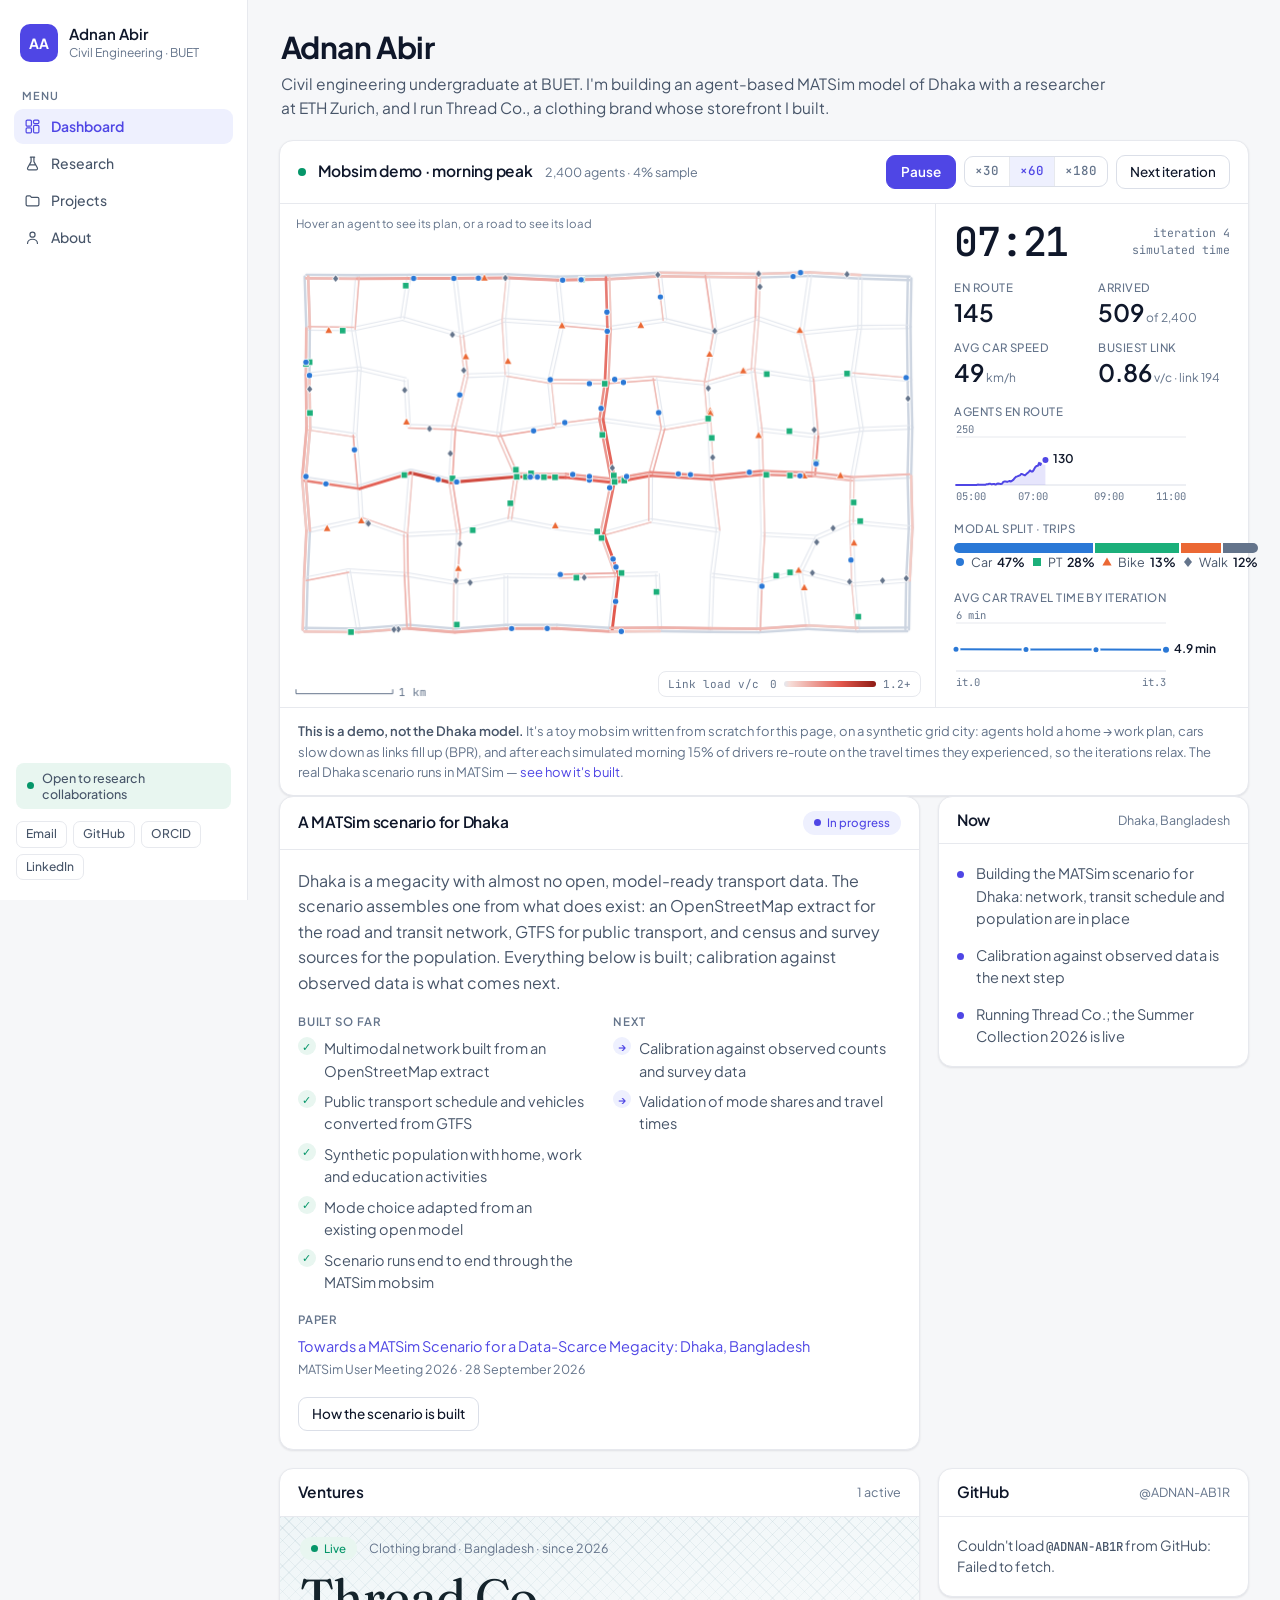
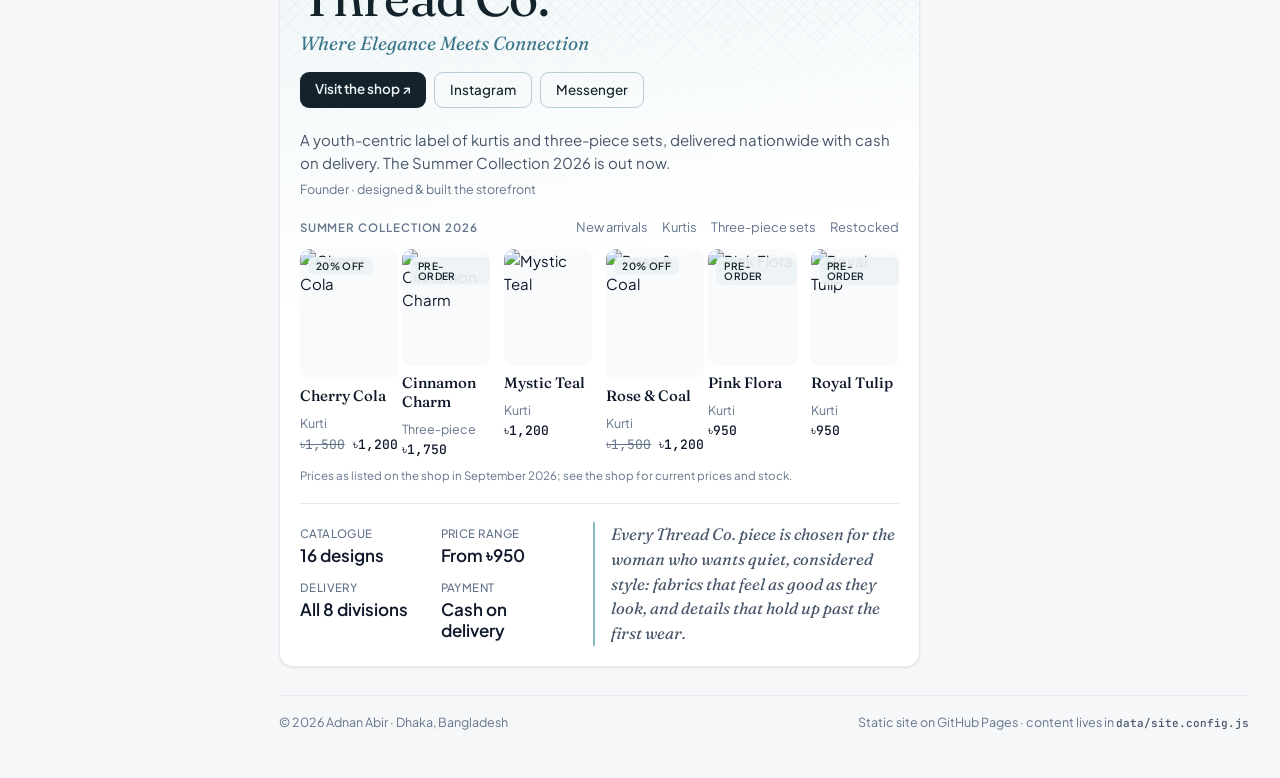
==== commit 508bb1a8: "Version asset URLs so browsers pick up the redesign Browsers were holding the previous stylesheet an" ====
--- a/index.html
+++ b/index.html
@@ -11,10 +11,10 @@
   <link rel="preconnect" href="https://fonts.googleapis.com">
   <link rel="preconnect" href="https://fonts.gstatic.com" crossorigin>
   <link rel="stylesheet" href="https://fonts.googleapis.com/css2?family=Plus+Jakarta+Sans:wght@400;500;600;700&family=Fraunces:ital,opsz,wght@0,9..144,400;0,9..144,500;1,9..144,400&family=JetBrains+Mono:wght@400;500&display=swap">
-  <link rel="stylesheet" href="assets/css/style.css">
-  <script src="data/site.config.js" defer></script>
-  <script src="assets/js/sim.js" defer></script>
-  <script src="assets/js/app.js" defer></script>
+  <link rel="stylesheet" href="assets/css/style.css?v=2">
+  <script src="data/site.config.js?v=2" defer></script>
+  <script src="assets/js/sim.js?v=2" defer></script>
+  <script src="assets/js/app.js?v=2" defer></script>
 </head>
 <body data-page="home">
   <a class="skip" href="#main">Skip to content</a>
